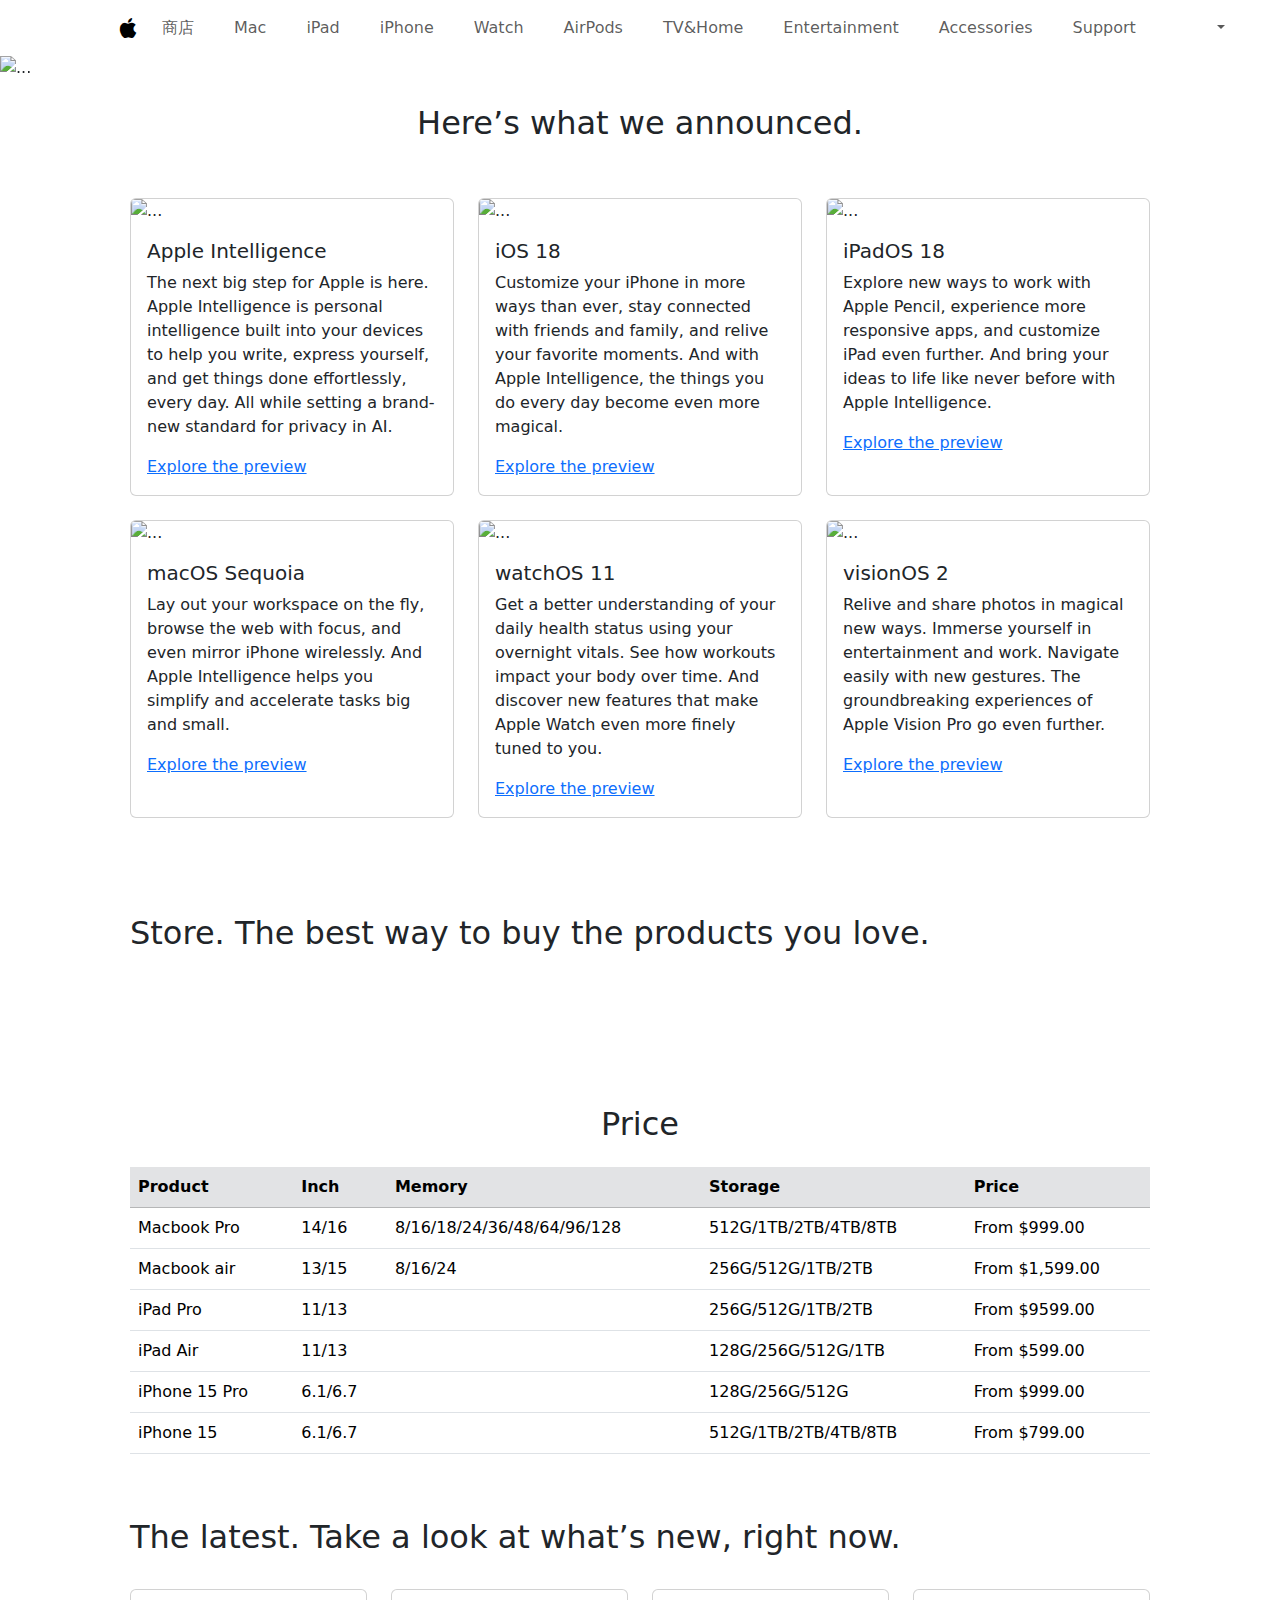
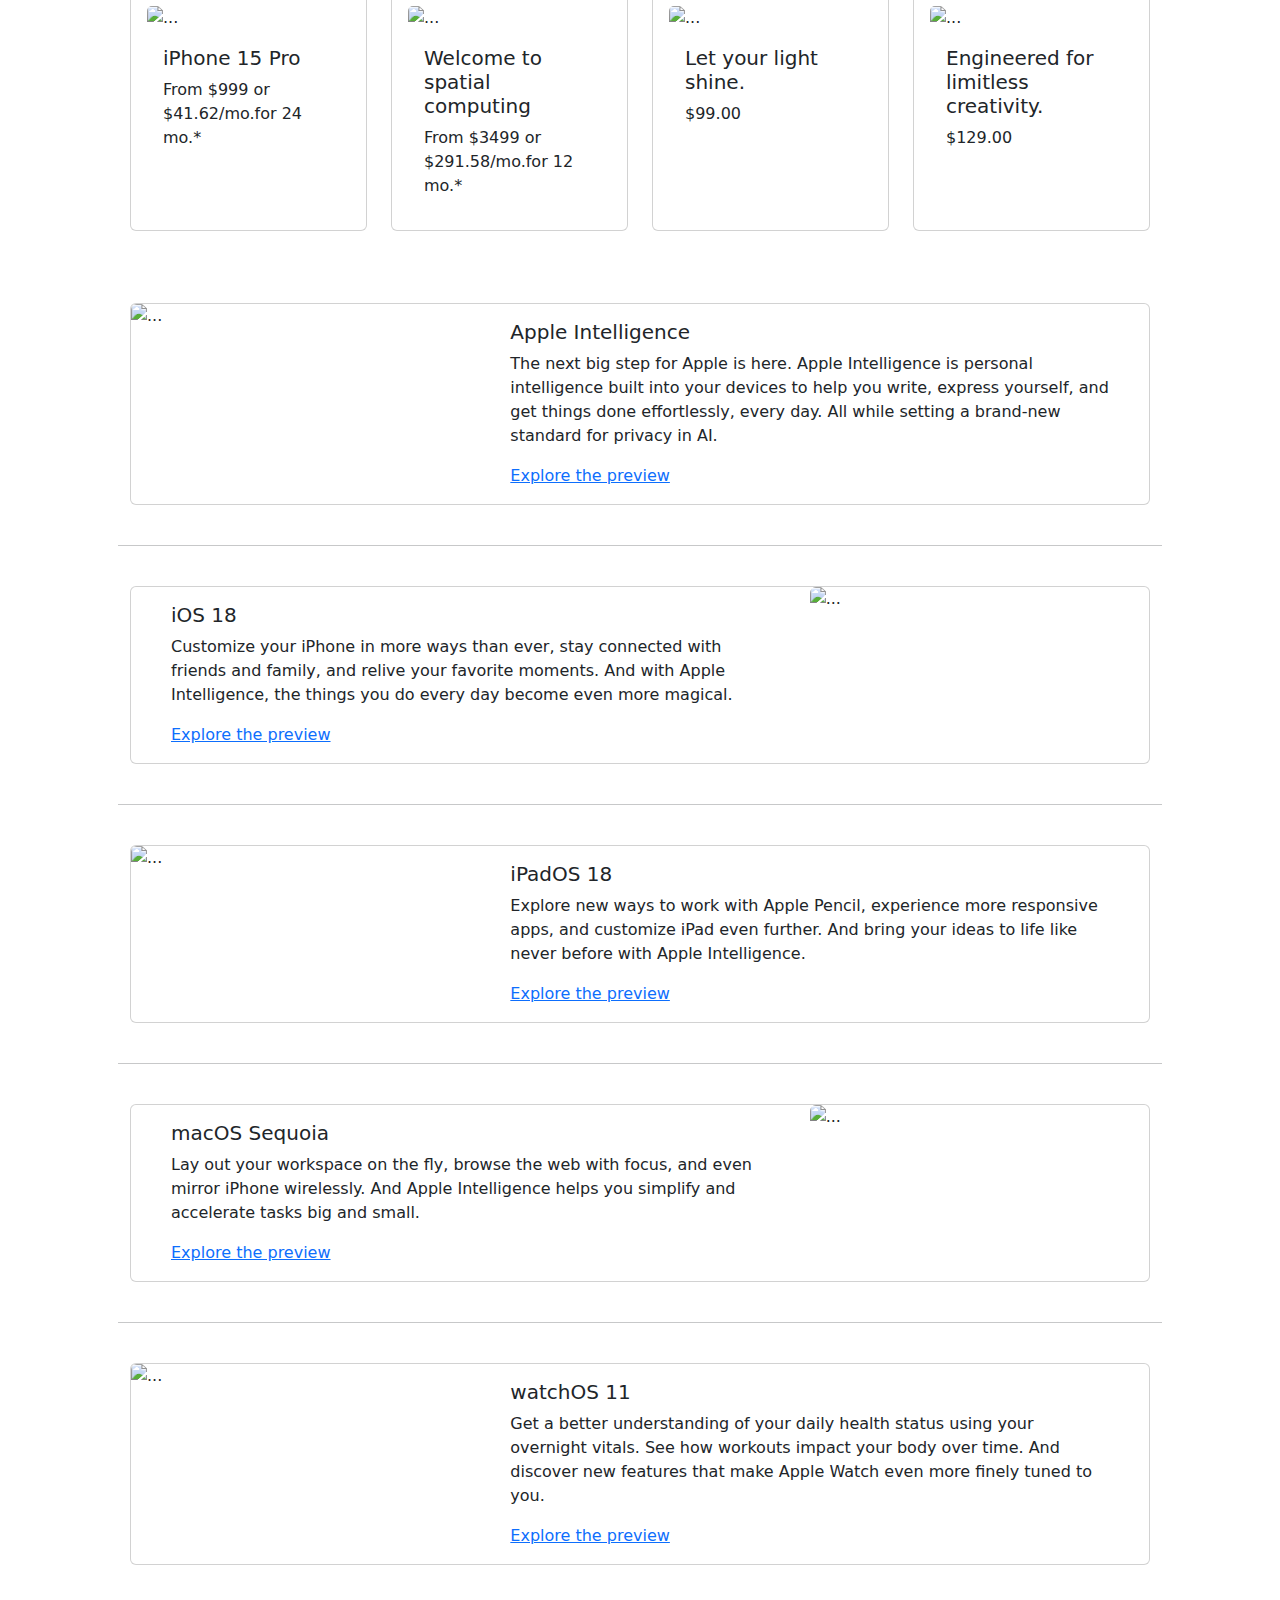
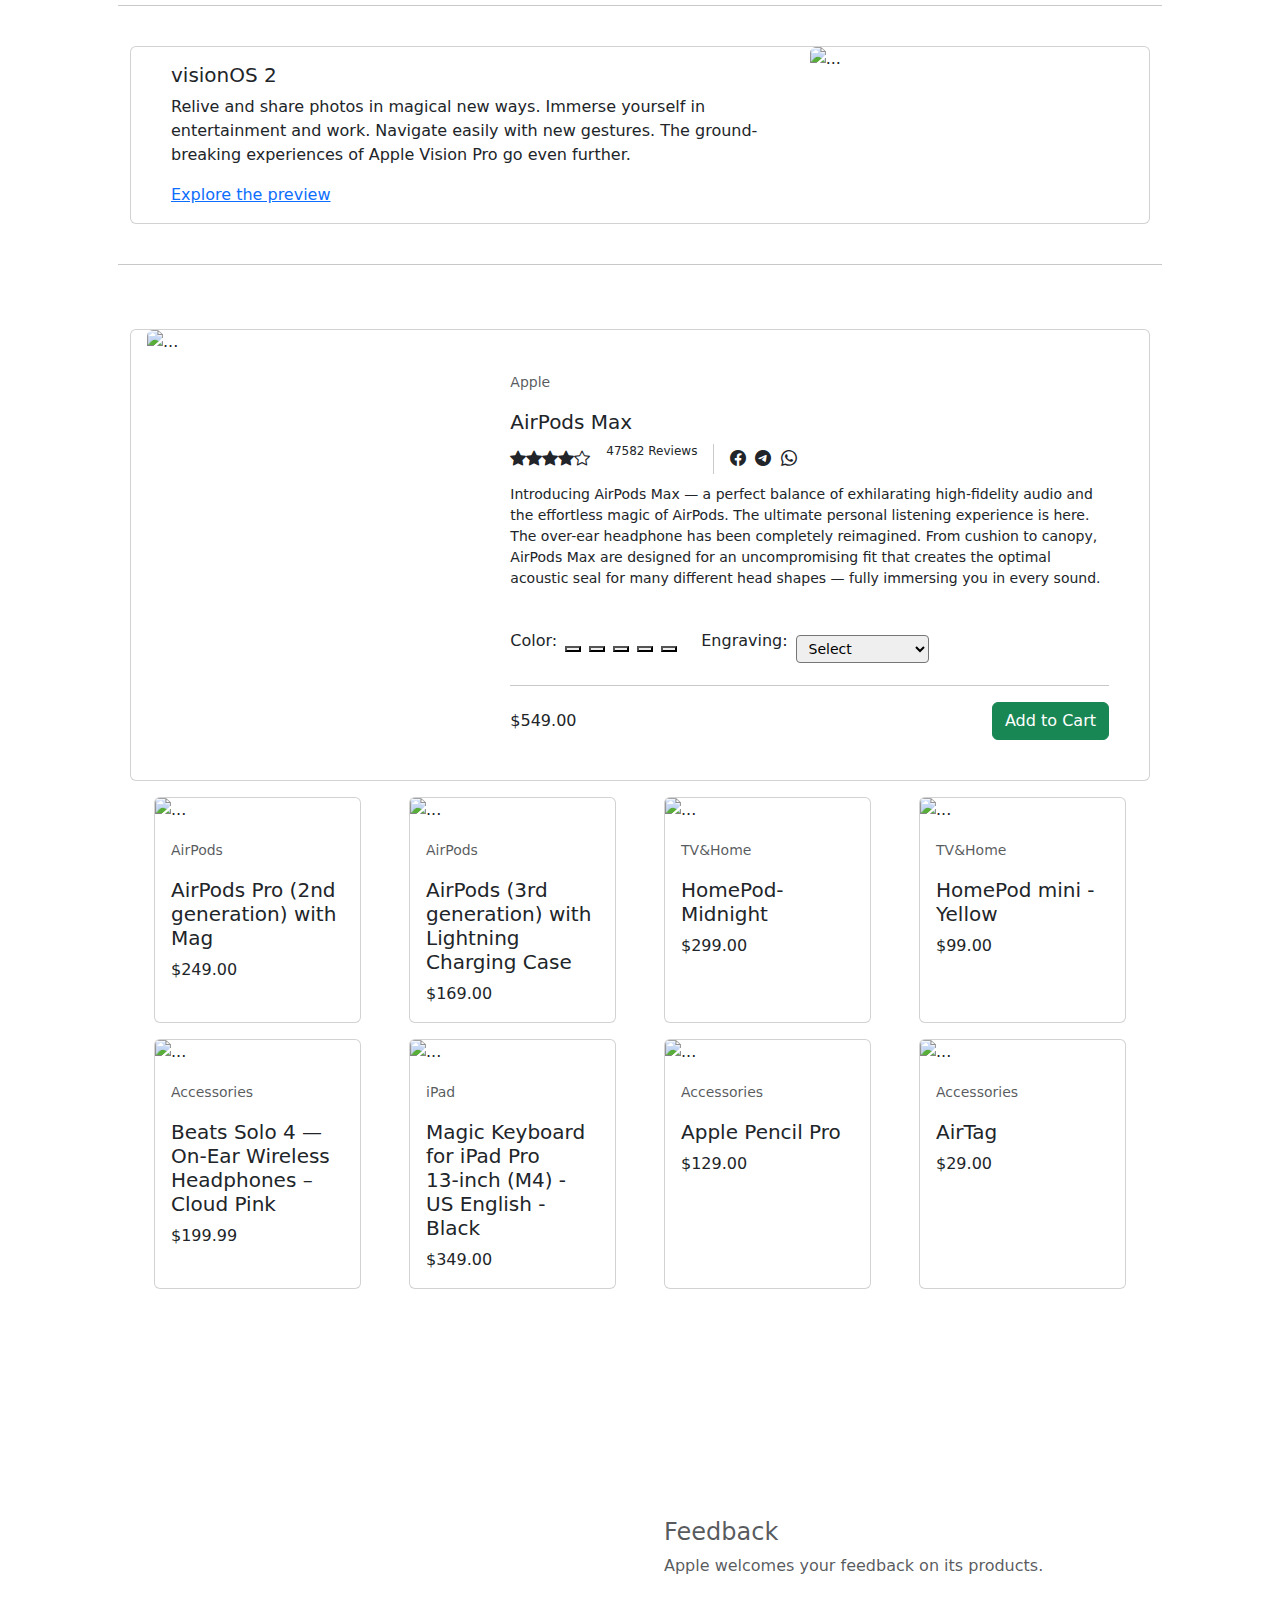
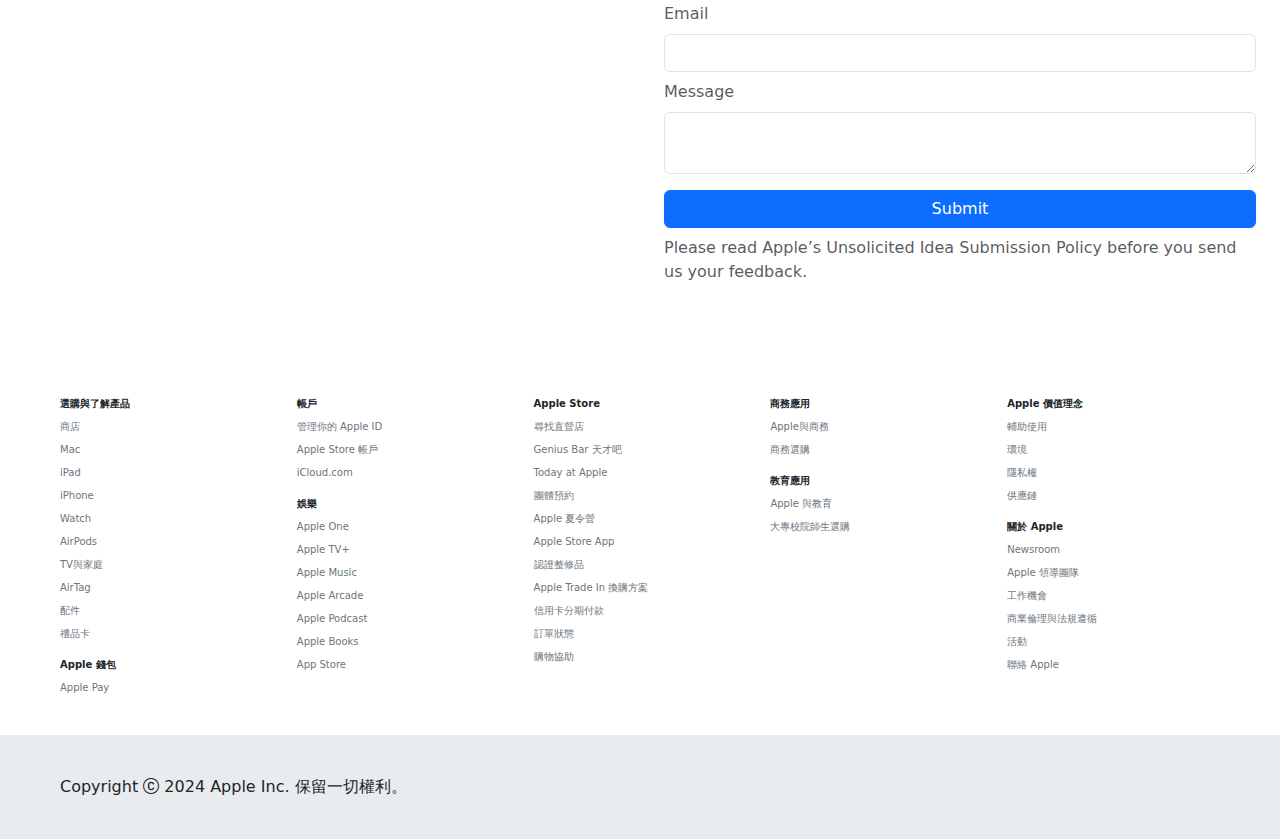
==== index.html @ dfb042df "update" ====
<!doctype html>
<html lang="en">

<head>
  <meta charset="utf-8">
  <meta name="viewport" content="width=device-width, initial-scale=1">
  <title>Shopping Cart Home</title>
  <link rel="preconnect" href="https://fonts.googleapis.com">
  <link rel="preconnect" href="https://fonts.gstatic.com" crossorigin>
  <link
    href="https://fonts.googleapis.com/css2?family=Roboto:ital,wght@0,100;0,300;0,400;0,500;0,700;0,900;1,100;1,300;1,400;1,500;1,700;1,900&display=swap"
    rel="stylesheet">
  <link href="https://cdn.jsdelivr.net/npm/bootstrap@5.3.3/dist/css/bootstrap.min.css" rel="stylesheet"
    integrity="sha384-QWTKZyjpPEjISv5WaRU9OFeRpok6YctnYmDr5pNlyT2bRjXh0JMhjY6hW+ALEwIH" crossorigin="anonymous">
  <link rel="stylesheet" href="https://cdn.jsdelivr.net/npm/bootstrap-icons@1.11.3/font/bootstrap-icons.min.css">
  <link rel="stylesheet" href="./css/購物車.css">
  <link rel="stylesheet" href="./css/購物車首頁.css">
</head>

<body>
  <nav class="navbar navbar-expand-lg bg-white">
    <div class="container px-5 py-0">
      <a class="navbar-brand" href="./index.html">
        <i class="bi bi-apple fs-5"></i>
      </a>
      <button class="navbar-toggler" type="button" data-bs-toggle="collapse" data-bs-target="#navbarNav">
        <span class="navbar-toggler-icon"></span>
      </button>
      <div class="collapse navbar-collapse" id="navbarNav">
        <ul class="navbar-nav ms-auto mx-auto d-flex align-items-center  justify-content-start ">
          <li class="nav-item me-lg-4 me-xxl-5 flex-shrink-0">
            <a class="nav-link" href="#">商店</a>
          </li>
          <li class="nav-item me-lg-4 me-xxl-5">
            <a class="nav-link" href="#">Mac</a>
          </li>
          <li class="nav-item me-lg-4 me-xxl-5">
            <a class="nav-link" href="#">iPad</a>
          </li>
          <li class="nav-item me-lg-4 me-xxl-5">
            <a class="nav-link" href="#">iPhone</a>
          </li>
          <li class="nav-item me-lg-4 me-xxl-5">
            <a class="nav-link" href="#">Watch</a>
          </li>
          <li class="nav-item me-lg-4 me-xxl-5">
            <a class="nav-link" href="#">AirPods</a>
          </li>
          <li class="nav-item me-lg-4 me-xxl-5">
            <a class="nav-link" href="#">TV&Home</a>
          </li>
          <li class="nav-item me-lg-4 me-xxl-5">
            <a class="nav-link" href="#">Entertainment</a>
          </li>
          <li class="nav-item me-lg-4 me-xxl-5">
            <a class="nav-link" href="#">Accessories</a>
          </li>
          <li class="nav-item me-lg-4 me-xxl-5">
            <a class="nav-link" href="#">Support</a>
          </li>
          <div class="d-flex">
            <li class="nav-item me-3">
              <a class="nav-link" href="./確認購物車.html"><img class="pic" src="./image/svgexport-2.svg" alt=""></a>
            </li>
            <li class="nav-item dropdown position-relative">
              <a class="nav-link dropdown-toggle" href="#" role="button" data-bs-toggle="dropdown">
                <img class="pic" src="./image/svgexport-3.svg" alt="">
              </a>
              <ul class="dropdown-menu position-absolute" id="my-menu">
                <li><a class="dropdown-item" href="./登入頁面.html">Login</a></li>
              </ul>
            </li>
          </div>
        </ul>
      </div>
    </div>
  </nav>
  <header>
    <div id="carouselExampleAutoplaying" class="carousel slide" data-bs-ride="carousel">
      <div class="carousel-inner">
        <div class="carousel-item active pic w-100">
          <img src="./image/carousel/iphone-15-pro-page.jpeg" class="d-block w-100" alt="...">
        </div>
        <div class="carousel-item pic w-100">
          <img src="./image/carousel/ipad-pro-page.jpeg" class="d-block w-100" alt="...">
        </div>
        <div class="carousel-item pic w-100">
          <img src="./image/carousel/ipad-air-page.jpeg" class="d-block w-100" alt="...">
        </div>
      </div>
      <button class="carousel-control-prev" type="button" data-bs-target="#carouselExampleAutoplaying"
        data-bs-slide="prev">
        <span class="carousel-control-prev-icon" aria-hidden="true"></span>
        <span class="visually-hidden">Previous</span>
      </button>
      <button class="carousel-control-next" type="button" data-bs-target="#carouselExampleAutoplaying"
        data-bs-slide="next">
        <span class="carousel-control-next-icon" aria-hidden="true"></span>
        <span class="visually-hidden">Next</span>
      </button>
    </div>
  </header>
  <main>
    <div class="container">
      <div class="px-lg-5 py-4">
        <h2 class="text-center">Here’s what we announced.</h2>
        <div class="row row-cols-1 row-cols-md-3 g-4 py-5">
          <div class="col">
            <div class="card h-100">
              <img src="./image/six-card/apple-intelligence.jpeg" class="card-img-top " alt="...">
              <div class="card-body">
                <h5 class="card-title">Apple Intelligence</h5>
                <p class="card-text">The next big step for Apple is here. Apple Intelligence is personal intelligence
                  built into your devices to help you write, express yourself, and get things done effortlessly, every
                  day. All while setting a brand-new standard for privacy in AI.
                </p>
                <div class="mt-3">
                  <a href="#" class=""><span>Explore the preview</span></a>
                </div>
              </div>
            </div>
          </div>
          <div class="col">
            <div class="card h-100">
              <img src="./image/six-card/ios-18.jpeg" class="card-img-top" alt="...">
              <div class="card-body">
                <h5 class="card-title">iOS 18</h5>
                <p class="card-text">Customize your iPhone in more ways than ever, stay connected with friends and
                  family, and relive your favorite moments. And with Apple Intelligence, the things you do every day
                  become even more magical.
                </p>
                <div class="mt-3">
                  <a href="#" class=""><span>Explore the preview</span></a>
                </div>
              </div>
            </div>
          </div>
          <div class="col">
            <div class="card h-100">
              <img src="./image/six-card/ipad-os.jpeg" class="card-img-top" alt="...">
              <div class="card-body">
                <h5 class="card-title">iPadOS 18</h5>
                <p class="card-text">Explore new ways to work with Apple Pencil, experience more responsive apps, and
                  customize iPad even further. And bring your ideas to life like never before with Apple Intelligence.
                </p>
                <div class="mt-3">
                  <a href="#" class=""><span>Explore the preview</span></a>
                </div>
              </div>
            </div>
          </div>
          <div class="col">
            <div class="card h-100">
              <img src="./image/six-card/mac-os.jpeg" class="card-img-top" alt="...">
              <div class="card-body">
                <h5 class="card-title">macOS Sequoia</h5>
                <p class="card-text">Lay out your workspace on the fly, browse the web with focus, and even mirror
                  iPhone wirelessly. And Apple Intelligence helps you simplify and accelerate tasks big and small.
                </p>
                <div class="mt-3">
                  <a href="#" class=""><span>Explore the preview</span></a>
                </div>
              </div>
            </div>
          </div>
          <div class="col">
            <div class="card h-100">
              <img src="./image/six-card/watch-os.jpeg" class="card-img-top" alt="...">
              <div class="card-body">
                <h5 class="card-title">watchOS 11</h5>
                <p class="card-text">Get a better understanding of your daily health status using your overnight vitals.
                  See how workouts impact your body over time. And discover new features that make Apple Watch even more
                  finely tuned to you.
                </p>
                <div class="mt-3">
                  <a href="#" class=""><span>Explore the preview</span></a>
                </div>
              </div>
            </div>
          </div>
          <div class="col">
            <div class="card h-100">
              <img src="./image/six-card/vision-os.jpeg" class="card-img-top" alt="...">
              <div class="card-body">
                <h5 class="card-title">visionOS 2</h5>
                <p class="card-text">Relive and share photos in magical new ways. Immerse yourself in entertainment and
                  work. Navigate easily with new gestures. The ground­breaking experiences of Apple Vision Pro go even
                  further.
                </p>
                <div class="mt-3">
                  <a href="#" class=""><span>Explore the preview</span></a>
                </div>
              </div>
            </div>
          </div>
        </div>
      </div>
      <div class="row puzzle px-lg-5 py-4">
        <h2>Store. The best way to buy the products you love.</h2>
        <div class="col-6 p-3">
          <div class="row">
            <div class="col-6 p-1">
              <img src="./image/puzzle/iphone15.jpeg" alt="">
            </div>
            <div class="col-6 p-1">
              <img src="./image/puzzle/mba13.jpeg" alt="">
            </div>
          </div>
          <div class="row">
            <div class="col-12 p-1">
              <img src="./image/puzzle/watch.jpeg" alt="">
            </div>
          </div>
        </div>
        <div class="col-6 p-3">
          <div class="row">
            <div class="col-12 p-1">
              <img src="./image/puzzle/airpodspro.jpeg" alt="">
            </div>
          </div>
          <div class="row">
            <div class="col-6 p-1">
              <img src="./image/puzzle/homepod_mini.jpeg" alt="">
            </div>
            <div class="col-6 p-1">
              <img src="./image/puzzle/tradein.jpeg" alt="">
            </div>
          </div>
        </div>
      </div>
      <div class="price-table d-flex flex-column align-items-center px-lg-5 py-4">
        <h2 class="text-center">Price</h2>
        <table class="table mt-3">
          <thead class="table-secondary">
            <tr>
              <th scope="col">Product</th>
              <th scope="col">Inch</th>
              <th scope="col">Memory</th>
              <th scope="col">Storage</th>
              <th scope="col">Price</th>
            </tr>
          </thead>
          <tbody>
            <tr>
              <td>Macbook Pro</td>
              <td>14/16</td>
              <td>8/16/18/24/36/48/64/96/128</td>
              <td>512G/1TB/2TB/4TB/8TB</td>
              <td>From $999.00</td>
            </tr>
            <tr>
              <td>Macbook air</td>
              <td>13/15</td>
              <td>8/16/24</td>
              <td>256G/512G/1TB/2TB</td>
              <td>From $1,599.00</td>
            </tr>
            <tr>
              <td>iPad Pro</td>
              <td>11/13</td>
              <td></td>
              <td>256G/512G/1TB/2TB</td>
              <td>From $9599.00</td>
            </tr>
            <tr>
              <td>iPad Air</td>
              <td>11/13</td>
              <td></td>
              <td>128G/256G/512G/1TB</td>
              <td>From $599.00</td>
            </tr>
            <tr>
              <td>iPhone 15 Pro</td>
              <td>6.1/6.7</td>
              <td></td>
              <td>128G/256G/512G</td>
              <td>From $999.00</td>
            </tr>
            <tr>
              <td>iPhone 15</td>
              <td>6.1/6.7</td>
              <td></td>
              <td>512G/1TB/2TB/4TB/8TB</td>
              <td>From $799.00</td>
            </tr>
          </tbody>
        </table>
      </div>
      <div class="four-card px-lg-5 py-4">
        <h2>The latest. Take a look at what’s new, right now.</h2>
        <div class="row row-cols-1 row-cols-md-4 g-4 py-4">
          <div class="col">
            <div class="card h-100 p-3">
              <img src="./image/fourcard/iphone-15-pro.jpeg" class="card-img-top" alt="...">
              <div class="card-body">
                <h5 class="card-title">iPhone 15 Pro</h5>
                <p class="card-text">From $999 or $41.62/mo.for 24 mo.*</p>
              </div>
            </div>
          </div>
          <div class="col">
            <div class="card h-100 p-3">
              <img src="./image/fourcard/vision-pro.jpeg" class="card-img-top" alt="...">
              <div class="card-body">
                <h5 class="card-title">Welcome to spatial computing</h5>
                <p class="card-text">From $3499 or $291.58/mo.for 12 mo.*</p>
              </div>
            </div>
          </div>
          <div class="col">
            <div class="card h-100 p-3">
              <img src="./image/fourcard/pride-watch.jpeg" class="card-img-top" alt="...">
              <div class="card-body">
                <h5 class="card-title">Let your light shine.</h5>
                <p class="card-text">$99.00</p>
              </div>
            </div>
          </div>
          <div class="col">
            <div class="card h-100 p-3">
              <img src="./image/fourcard/apple-pencil.png" class="card-img-top" alt="...">
              <div class="card-body">
                <h5 class="card-title">Engineered for limitless creativity.</h5>
                <p class="card-text">$129.00</p>
              </div>
            </div>
          </div>
        </div>
      </div>
      <div class="six-card px-lg-5 py-4">
        <div class="row row-cols-1 g-4">
          <div class="col">
            <div class="card mb-3">
              <div class="row g-0">
                <div class="col-md-4">
                  <img src="./image/six-card/apple-intelligence.jpeg" class="img-fluid rounded-start" alt="...">
                </div>
                <div class="col-md-8 px-4">
                  <div class="card-body">
                    <h5 class="card-title">Apple Intelligence</h5>
                    <p class="card-text">The next big step for Apple is here. Apple Intelligence is personal
                      intelligence
                      built into your devices to help you write, express yourself, and get things done effortlessly,
                      every
                      day. All while setting a brand-new standard for privacy in AI.
                    </p>
                    <div class="mt-3">
                      <a href="#" class=""><span>Explore the preview</span></a>
                    </div>
                  </div>
                </div>
              </div>
            </div>
          </div>
          <hr>
          <div class="col">
            <div class="card mb-3">
              <div class="row g-0">
                <div class="col-md-8 px-4">
                  <div class="card-body">
                    <h5 class="card-title">iOS 18</h5>
                    <p class="card-text">Customize your iPhone in more ways than ever, stay connected with friends and
                      family, and relive your favorite moments. And with Apple Intelligence, the things you do every day
                      become even more magical.
                    </p>
                    <div class="mt-3">
                      <a href="#" class=""><span>Explore the preview</span></a>
                    </div>
                  </div>
                </div>
                <div class="col-md-4">
                  <img src="./image/six-card/ios-18.jpeg" class="img-fluid rounded-start" alt="...">
                </div>
              </div>
            </div>
          </div>
          <hr>
          <div class="col">
            <div class="card mb-3">
              <div class="row g-0">
                <div class="col-md-4">
                  <img src="./image/six-card/ipad-os.jpeg" class="img-fluid rounded-start" alt="...">
                </div>
                <div class="col-md-8 px-4">
                  <div class="card-body">
                    <h5 class="card-title">iPadOS 18</h5>
                    <p class="card-text">Explore new ways to work with Apple Pencil, experience more responsive apps,
                      and
                      customize iPad even further. And bring your ideas to life like never before with Apple
                      Intelligence.</p>
                    <div class="mt-3">
                      <a href="#" class=""><span>Explore the preview</span></a>
                    </div>
                  </div>
                </div>
              </div>
            </div>
          </div>
          <hr>
          <div class="col">
            <div class="card mb-3">
              <div class="row g-0">
                <div class="col-md-8 px-4">
                  <div class="card-body">
                    <h5 class="card-title">macOS Sequoia</h5>
                    <p class="card-text">Lay out your workspace on the fly, browse the web with focus, and even mirror
                      iPhone wirelessly. And Apple Intelligence helps you simplify and accelerate tasks big and small.
                    </p>
                    <div class="mt-3">
                      <a href="#" class=""><span>Explore the preview</span></a>
                    </div>
                  </div>
                </div>
                <div class="col-md-4">
                  <img src="./image/six-card/mac-os.jpeg" class="img-fluid rounded-start" alt="...">
                </div>
              </div>
            </div>
          </div>
          <hr>
          <div class="col">
            <div class="card mb-3">
              <div class="row g-0">
                <div class="col-md-4">
                  <img src="./image/six-card/watch-os.jpeg" class="img-fluid rounded-start" alt="...">
                </div>
                <div class="col-md-8 px-4">
                  <div class="card-body">
                    <h5 class="card-title">watchOS 11</h5>
                    <p class="card-text">Get a better understanding of your daily health status using your overnight
                      vitals.
                      See how workouts impact your body over time. And discover new features that make Apple Watch even
                      more
                      finely tuned to you.</p>
                    <div class="mt-3">
                      <a href="#" class=""><span>Explore the preview</span></a>
                    </div>
                  </div>
                </div>
              </div>
            </div>
          </div>
          <hr>
          <div class="col">
            <div class="card mb-3">
              <div class="row g-0">
                <div class="col-md-8 px-4">
                  <div class="card-body">
                    <h5 class="card-title">visionOS 2</h5>
                    <p class="card-text">Relive and share photos in magical new ways. Immerse yourself in entertainment
                      and
                      work. Navigate easily with new gestures. The ground­breaking experiences of Apple Vision Pro go
                      even
                      further.
                    </p>
                    <div class="mt-3">
                      <a href="#" class=""><span>Explore the preview</span></a>
                    </div>
                  </div>
                </div>
                <div class="col-md-4">
                  <img src="./image/six-card/vision-os.jpeg" class="img-fluid rounded-start" alt="...">
                </div>
              </div>
            </div>
          </div>
          <hr>
        </div>
      </div>
      <div class="product-list w-100 px-lg-5 py-4">
        <div class="card mb-3">
          <div class="row g-0 p-0 m-0">
            <div class="col-md-4 p-0 m-0">
              <img src="./image/product-list/airpods-max-spacegray.png"
                class="img-fluid w-100 ms-md-3 my-auto rounded-start airpod-max" alt="...">
            </div>
            <div class="col-md-8 px-0 px-sm-4 py-md-4">
              <div class="card-body">
                <p class="card-text"><small class=" text-body-secondary">Apple</small></p>
                <h5 class="card-title">AirPods Max</h5>
                <div class="card-text mb-2 d-flex align-items-center">
                  <i class="bi bi-star-fill"></i>
                  <i class="bi bi-star-fill"></i>
                  <i class="bi bi-star-fill"></i>
                  <i class="bi bi-star-fill"></i>
                  <i class="bi bi-star"></i>
                  <p class="ms-3" style="font-size:12px;"> 47582 Reviews</p>
                  <div class="vl mx-3" style="border-left: 1px solid rgb(203, 202, 202); ;height: 30px;"></div>
                  <div>
                    <i class="bi bi-facebook me-1"></i>
                    <i class="bi bi-telegram me-1"></i>
                    <i class="bi bi-whatsapp me-1"></i>
                  </div>
                </div>
                <p class="card-text" style="font-size:14px;">Introducing AirPods Max — a perfect balance of exhilarating
                  high-fidelity audio and the effortless magic of AirPods. The ultimate personal listening experience is
                  here.
                  The over-ear headphone has been completely reimagined. From cushion to canopy, AirPods Max are
                  designed for an uncompromising fit that creates the optimal acoustic seal for many different head
                  shapes — fully immersing you in every sound.
                </p>
                <div class="card-text d-flex pt-4 justify-content-start align-items-center flex-wrap row-gap-2">
                  <p class="me-2">Color:</p>
                  <button class="space-gray me-2 flex-shrink-0"></button>
                  <button class="pink me-2 flex-shrink-0"></button>
                  <button class="green me-2 flex-shrink-0"></button>
                  <button class="silver me-2 flex-shrink-0"></button>
                  <button class="sky-blue me-4 flex-shrink-0"></button>
                  <div class="d-flex justify-content-start align-items-center">
                    <p class="me-2">Engraving:</p>
                    <select class="form-select-sm w-100" aria-label="Default select example">
                      <option selected>Select</option>
                      <option value="Add Engraving">Add Engraving</option>
                      <option value="No Engraving">No Engraving</option>
                    </select>
                  </div>
                </div>
                <hr>
                <div class="row d-flex align-items-center">
                  <div class="col-6">$549.00</div>
                  <div class="col-6 d-flex  justify-content-end">
                    <button type="button" class="btn btn-success">Add to Cart</button>
                  </div>
                </div>
              </div>
            </div>
          </div>
        </div>
        <div class="eight-card row row-cols-1 row-cols-md-4 w-100 mx-auto  gx-5 gy-3">
          <div class="col">
            <div class="card h-100">
              <img src="./image/product-list/AidpodsPro.jpeg" class="card-img-top" alt="...">
              <div class="card-body">
                <p class="card-text"><small class=" text-body-secondary">AirPods</small></p>
                <h5 class="card-title">AirPods Pro (2nd generation) with Mag</h5>
                <p class="card-text">$249.00</p>
              </div>
            </div>
          </div>
          <div class="col">
            <div class="card h-100">
              <img src="./image/product-list/AirPods3.jpeg" class="card-img-top" alt="...">
              <div class="card-body">
                <p class="card-text"><small class=" text-body-secondary">AirPods</small></p>
                <h5 class="card-title">AirPods (3rd generation) with Lightning Charging Case</h5>
                <p class="card-text">$169.00</p>
              </div>
            </div>
          </div>
          <div class="col">
            <div class="card h-100">
              <img src="./image/product-list/homepod.jpeg" class="card-img-top" alt="...">
              <div class="card-body">
                <p class="card-text"><small class=" text-body-secondary">TV&Home</small></p>
                <h5 class="card-title">HomePod-Midnight</h5>
                <p class="card-text">$299.00</p>
              </div>
            </div>
          </div>
          <div class="col">
            <div class="card h-100">
              <img src="./image/product-list/homepod-mini.jpeg" class="card-img-top" alt="...">
              <div class="card-body">
                <p class="card-text"><small class=" text-body-secondary">TV&Home</small></p>
                <h5 class="card-title">HomePod mini -Yellow</h5>
                <p class="card-text">$99.00</p>
              </div>
            </div>
          </div>
          <div class="col">
            <div class="card h-100">
              <img src="./image/product-list/beast-solo4.jpeg" class="card-img-top" alt="...">
              <div class="card-body">
                <p class="card-text"><small class=" text-body-secondary">Accessories</small></p>
                <h5 class="card-title">Beats Solo 4 — On-Ear Wireless Headphones – Cloud Pink</h5>
                <p class="card-text">$199.99</p>
              </div>
            </div>
          </div>
          <div class="col">
            <div class="card h-100">
              <img src="./image/product-list/magickeyboard.jpeg" class="card-img-top" alt="...">
              <div class="card-body">
                <p class="card-text"><small class=" text-body-secondary">iPad</small></p>
                <h5 class="card-title">Magic Keyboard for iPad Pro 13‑inch (M4) - US English - Black</h5>
                <p class="card-text">$349.00</p>
              </div>
            </div>
          </div>
          <div class="col">
            <div class="card h-100">
              <img src="./image/product-list/applepencil-pro.jpeg" class="card-img-top" alt="...">
              <div class="card-body">
                <p class="card-text"><small class=" text-body-secondary">Accessories</small></p>
                <h5 class="card-title">Apple Pencil Pro</h5>
                <p class="card-text">$129.00</p>
              </div>
            </div>
          </div>
          <div class="col">
            <div class="card h-100">
              <img src="./image/product-list/airtag.jpeg" class="card-img-top" alt="...">
              <div class="card-body">
                <p class="card-text"><small class=" text-body-secondary">Accessories</small></p>
                <h5 class="card-title">AirTag</h5>
                <p class="card-text">$29.00</p>
              </div>
            </div>
          </div>
        </div>
      </div>
    </div>
    <div class="container-full">
      <iframe
        src="https://www.google.com/maps/embed?pb=!1m18!1m12!1m3!1d3368.644652631826!2d-122.01048124450486!3d37.333031901537304!2m3!1f0!2f0!3f0!3m2!1i1024!2i768!4f13.1!3m3!1m2!1s0x808fb5c5d7e7a3d1%3A0x1741de234d732f80!2sApple%20Apple%20Park%20Visitor%20Center!5e0!3m2!1szh-TW!2stw!4v1718203366473!5m2!1szh-TW!2stw"
        width="100%" height="100%" style="border:0;" allowfullscreen="" loading="lazy"
        referrerpolicy="no-referrer-when-downgrade">
      </iframe>
      <div class="row w-100 m-0 p-0">
        <div class="col-0 col-lg-6 m-0 p-0"></div>
        <div class="col-12 col-lg-6 m-0 p-0">
          <div class="feedback bg-white px-4 py-5  mx-auto ms-lg-auto">
            <h4 class="text-body-secondary">Feedback</h4>
            <p class="text-body-secondary">Apple
              welcomes your feedback on its products.</p>
            <form class="row g-3 py-2 m-0 text-body-secondary">
              <div class="col-12 m-0 mb-2 p-0">
                <label for="inputEmail4" class="form-label">Email</label>
                <input type="email" class="form-control" id="inputEmail4">
              </div>
              <div class="col-12 m-0 mb-2 p-0">
                <label for="exampleFormControlTextarea1" class="form-label">Message</label>
                <textarea class="form-control" id="exampleFormControlTextarea1" rows="2"></textarea>
              </div>
            </form>
            <button type="button" class="btn btn-primary  w-100 mb-2">Submit</button>
            <p class="text-body-secondary">Please read Apple’s Unsolicited Idea Submission Policy before you send us
              your
              feedback.</p>
          </div>
        </div>

      </div>
    </div>
  </main>
  <footer class="container-fluid bg-body-secondary p-0">
    <div class="container-fluid bg-white">
      <div class="row bg-white d-flex px-5">
        <div class="col-12 col-sm-6 col-md-4 col-lg mt-5 mb-lg-4">
          <div class="row">
            <div class="col-12">
              <p class="fw-bold mb-2" style="font-size:10px;">選購與了解產品</p>
              <ul class="list-unstyled text-secondary" style="font-size:10px;">
                <li class="mb-2">商店</li>
                <li class="mb-2">Mac</li>
                <li class="mb-2">iPad</li>
                <li class="mb-2">iPhone</li>
                <li class="mb-2">Watch</li>
                <li class="mb-2">AirPods</li>
                <li class="mb-2">TV與家庭</li>
                <li class="mb-2">AirTag</li>
                <li class="mb-2">配件</li>
                <li class="mb-2">禮品卡</li>
              </ul>
            </div>
            <div class="col-12">
              <p class="fw-bold mb-2" style="font-size:10px;">Apple 錢包</p>
              <ul class="list-unstyled text-secondary" style="font-size:10px;">
                <li class="mb-2">Apple Pay</li>
              </ul>
            </div>
          </div>
        </div>
        <div class="col-12 col-sm-6 col-md-4 col-lg mt-5 mb-lg-4">
          <div class="row">
            <div class="col-12">
              <p class="fw-bold mb-2" style="font-size:10px;">帳戶</p>
              <ul class="list-unstyled text-secondary" style="font-size:10px;">
                <li class="mb-2">管理你的 Apple ID</li>
                <li class="mb-2">Apple Store 帳戶</li>
                <li class="mb-2">iCloud.com</li>
              </ul>
            </div>
            <div class="col-12">
              <p class="fw-bold mb-2" style="font-size:10px;">娛樂</p>
              <ul class="list-unstyled text-secondary" style="font-size:10px;">
                <li class="mb-2">Apple One</li>
                <li class="mb-2">Apple TV+</li>
                <li class="mb-2">Apple Music</li>
                <li class="mb-2">Apple Arcade</li>
                <li class="mb-2">Apple Podcast</li>
                <li class="mb-2">Apple Books</li>
                <li class="mb-2">App Store</li>
              </ul>
            </div>
          </div>
        </div>
        <div class="col-12 col-sm-6 col-md-4 col-lg mt-5 mb-lg-4">
          <div class="row">
            <div class="col-12">
              <p class="fw-bold mb-2" style="font-size:10px;">Apple Store</p>
              <ul class="list-unstyled text-secondary" style="font-size:10px;">
                <li class="mb-2">尋找直營店</li>
                <li class="mb-2">Genius Bar 天才吧</li>
                <li class="mb-2">Today at Apple</li>
                <li class="mb-2">團體預約</li>
                <li class="mb-2">Apple 夏令營</li>
                <li class="mb-2">Apple Store App</li>
                <li class="mb-2">認證整修品</li>
                <li class="mb-2">Apple Trade In 換購方案</li>
                <li class="mb-2">信用卡分期付款</li>
                <li class="mb-2">訂單狀態</li>
                <li class="mb-2">購物協助</li>
              </ul>
            </div>
          </div>
        </div>
        <div class="col-12 col-sm-6 col-md-4 col-lg mt-5 mb-lg-4">
          <div class="row">
            <div class="col-12">
              <p class="fw-bold mb-2" style="font-size:10px;">商務應用</p>
              <ul class="list-unstyled text-secondary" style="font-size:10px;">
                <li class="mb-2">Apple與商務</li>
                <li class="mb-2">商務選購</li>
              </ul>
            </div>
            <div class="col-12">
              <p class="fw-bold mb-2" style="font-size:10px;">教育應用</p>
              <ul class="list-unstyled text-secondary" style="font-size:10px;">
                <li class="mb-2">Apple 與教育</li>
                <li class="mb-2">大專校院師生選購</li>
              </ul>
            </div>
          </div>
        </div>
        <div class="col-12 col-sm-6 col-md-4 col-lg mt-5 mb-lg-4">
          <div class="row">
            <div class="col-12">
              <p class="fw-bold mb-2" style="font-size:10px;">Apple 價值理念</p>
              <ul class="list-unstyled text-secondary" style="font-size:10px;">
                <li class="mb-2">輔助使用</li>
                <li class="mb-2">環境</li>
                <li class="mb-2">隱私權</li>
                <li class="mb-2">供應鏈</li>
              </ul>
            </div>
            <div class="col-12">
              <p class="fw-bold mb-2" style="font-size:10px;">關於 Apple</p>
              <ul class="list-unstyled text-secondary" style="font-size:10px;">
                <li class="mb-2">Newsroom</li>
                <li class="mb-2">Apple 領導團隊</li>
                <li class="mb-2">工作機會</li>
                <li class="mb-2">商業倫理與法規遵循</li>
                <li class="mb-2">活動</li>
                <li class="mb-2">聯絡 Apple</li>
              </ul>
            </div>
          </div>

        </div>
      </div>
      <div class="row bg-body-secondary justify-content-between align-items-center px-5 py-4">
        <div class="col-12 col-md-6 fw-light d-flex align-items-center">
          <p class="m-0 py-3">
            Copyright
            <i class="bi bi-c-circle"></i>
            2024 Apple Inc. 保留一切權利。
          </p>
        </div>
        <div class="col-12 col-md-6 d-flex justify-content-start justify-content-md-end">
          <a href="https://www.facebook.com/apple/?locale=zh_TW" target="_blank"><img class="me-2"
              src="./image/svgexport-4.svg" alt=""></a>
          <a href="https://x.com/apple" target="_blank"><img class="me-2" src="./image/svgexport-5.svg" alt=""></a>
          <a href="https://www.instagram.com/apple/" target="_blank"><img class="me-2" src="./image/svgexport-6.svg"
              alt=""></a>
        </div>
      </div>
    </div>
  </footer>
  <script src=" https://cdn.jsdelivr.net/npm/bootstrap@5.3.3/dist/js/bootstrap.bundle.min.js"
    integrity="sha384-YvpcrYf0tY3lHB60NNkmXc5s9fDVZLESaAA55NDzOxhy9GkcIdslK1eN7N6jIeHz" crossorigin="anonymous">
    </script>
  <script src="./js/購物車首頁.js"></script>
</body>

</html>
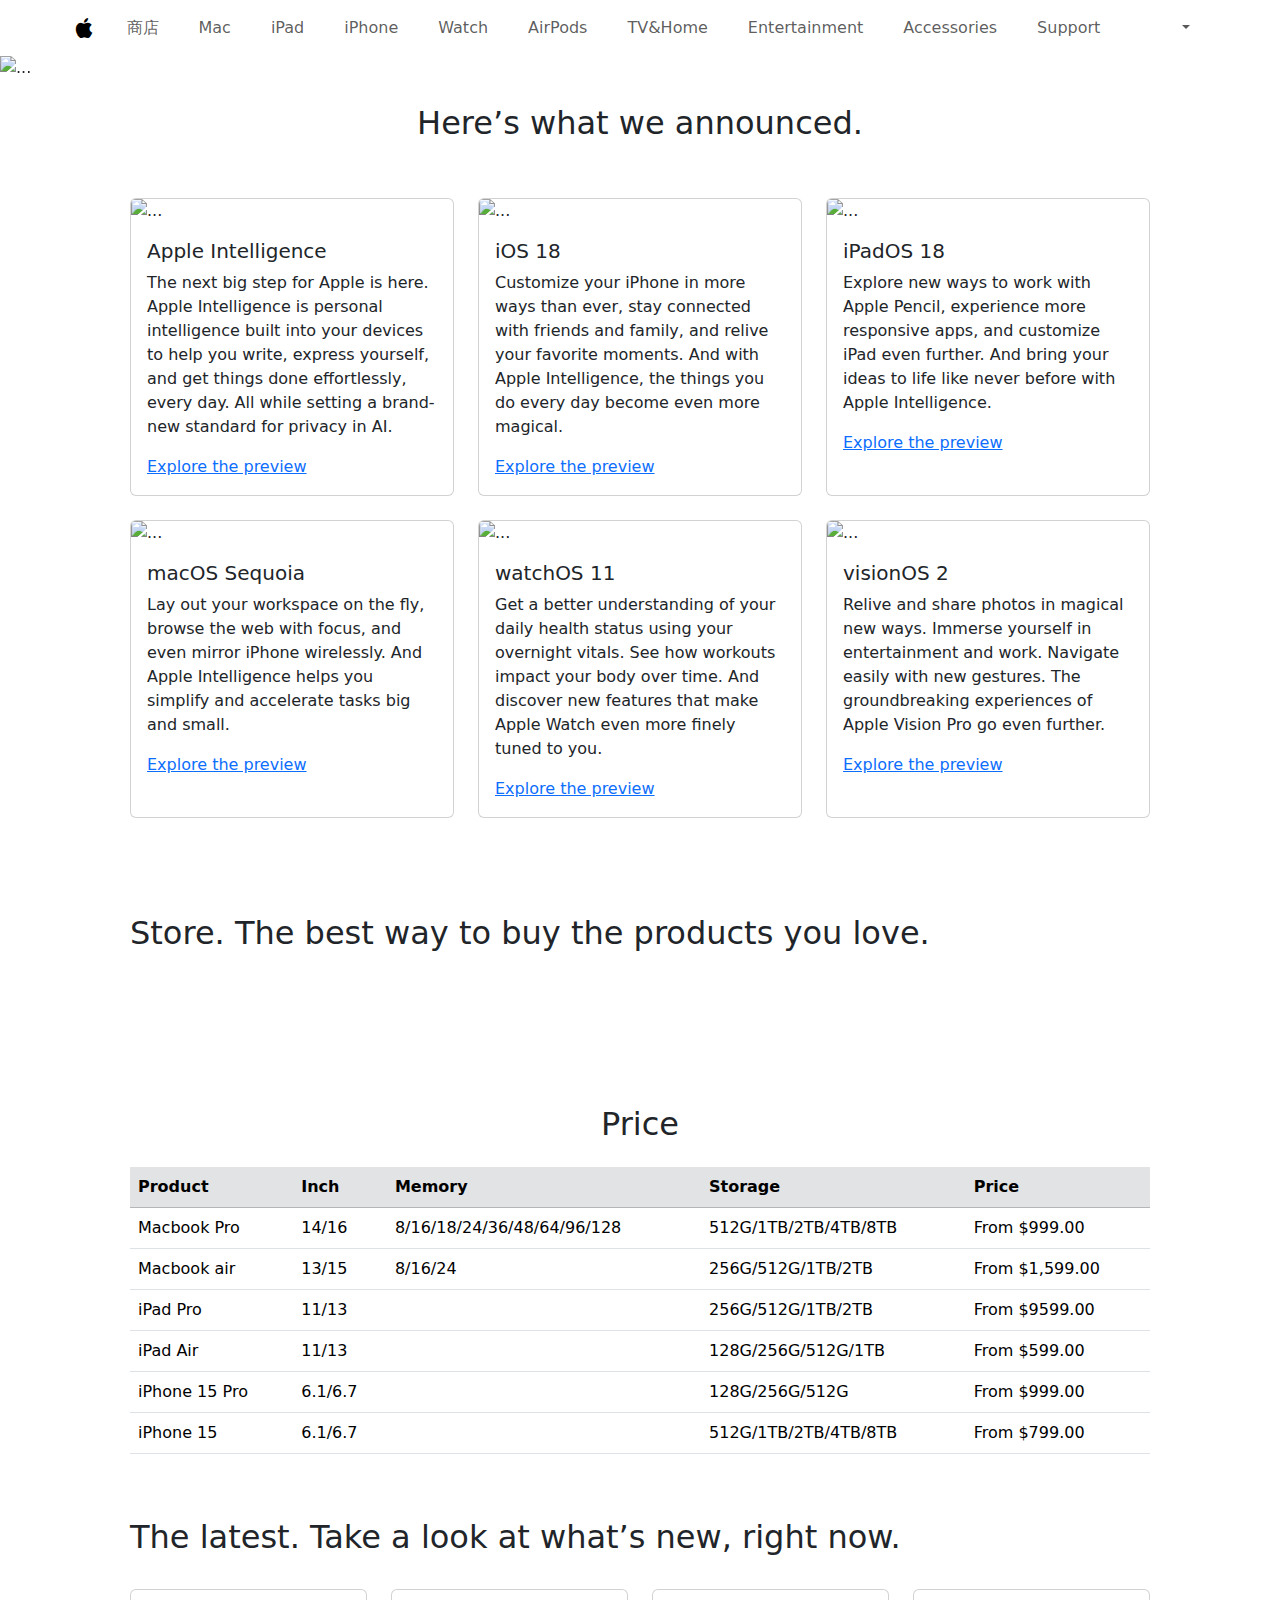
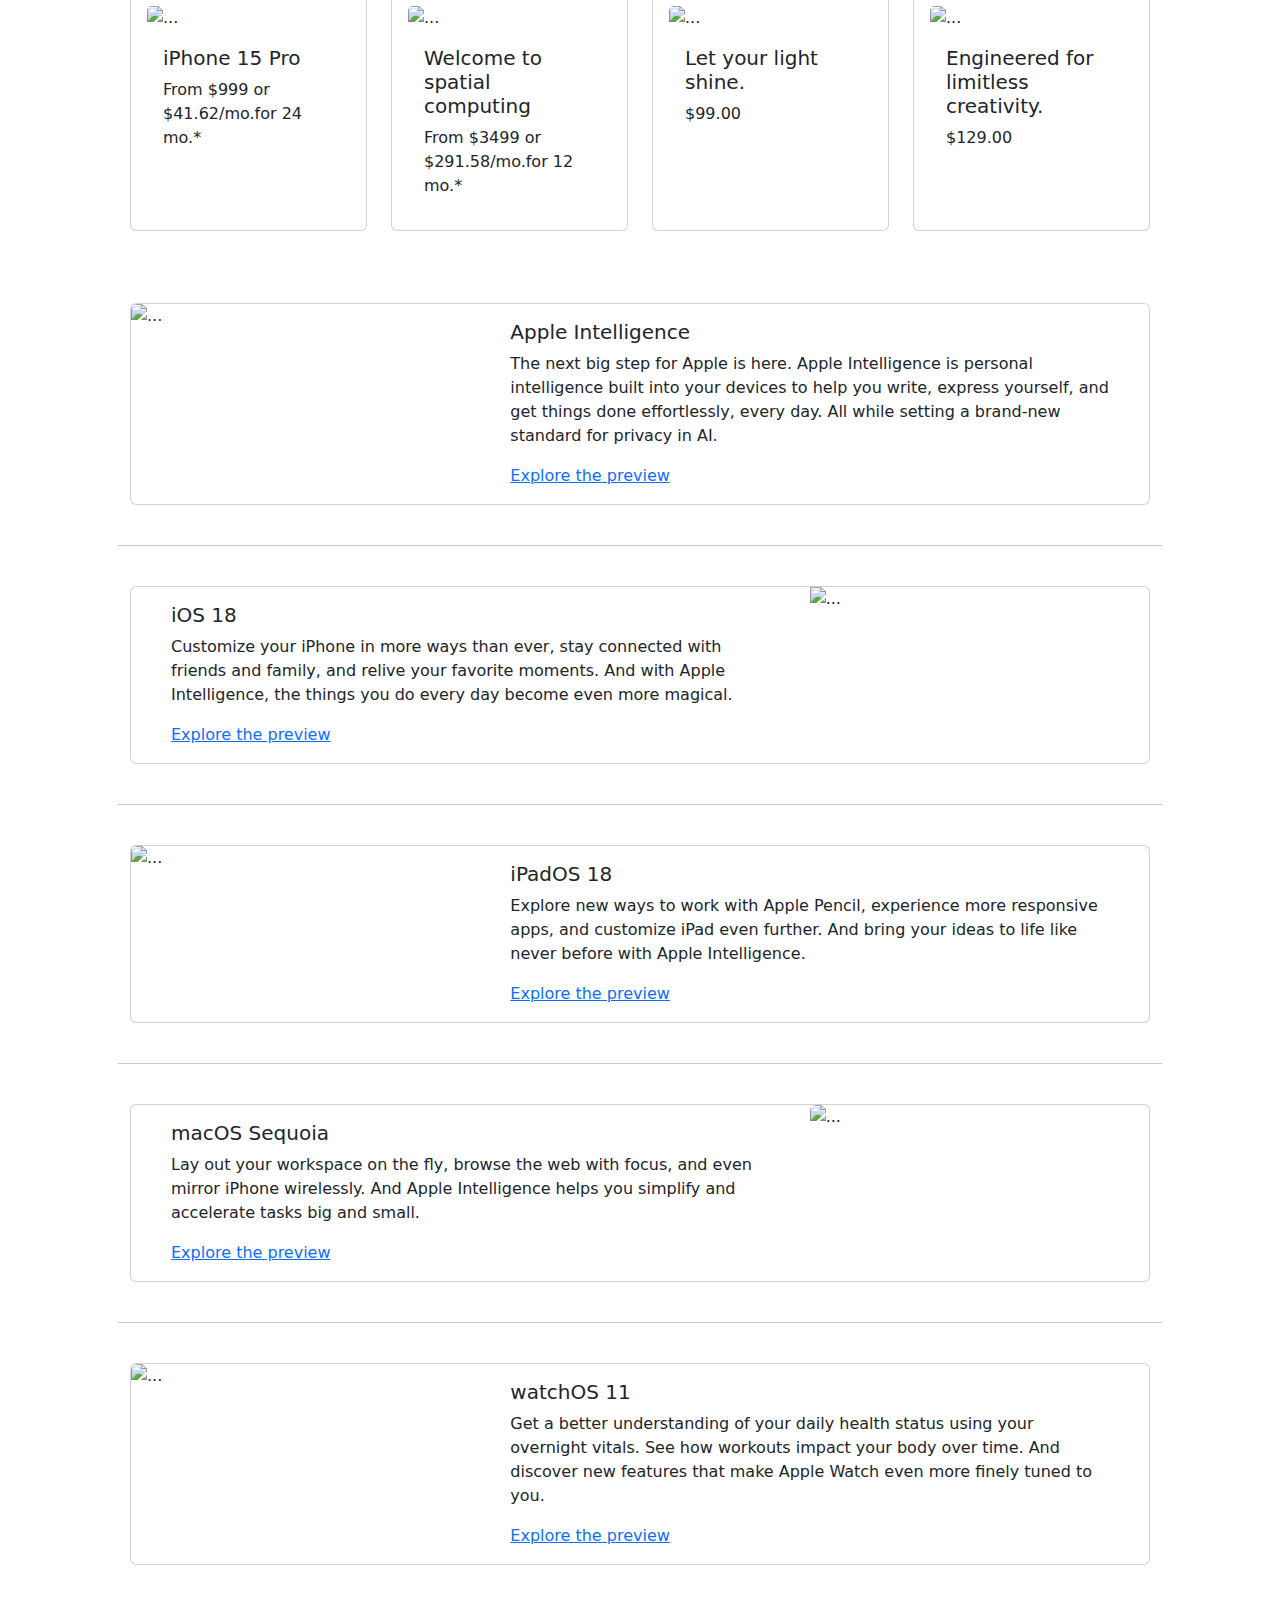
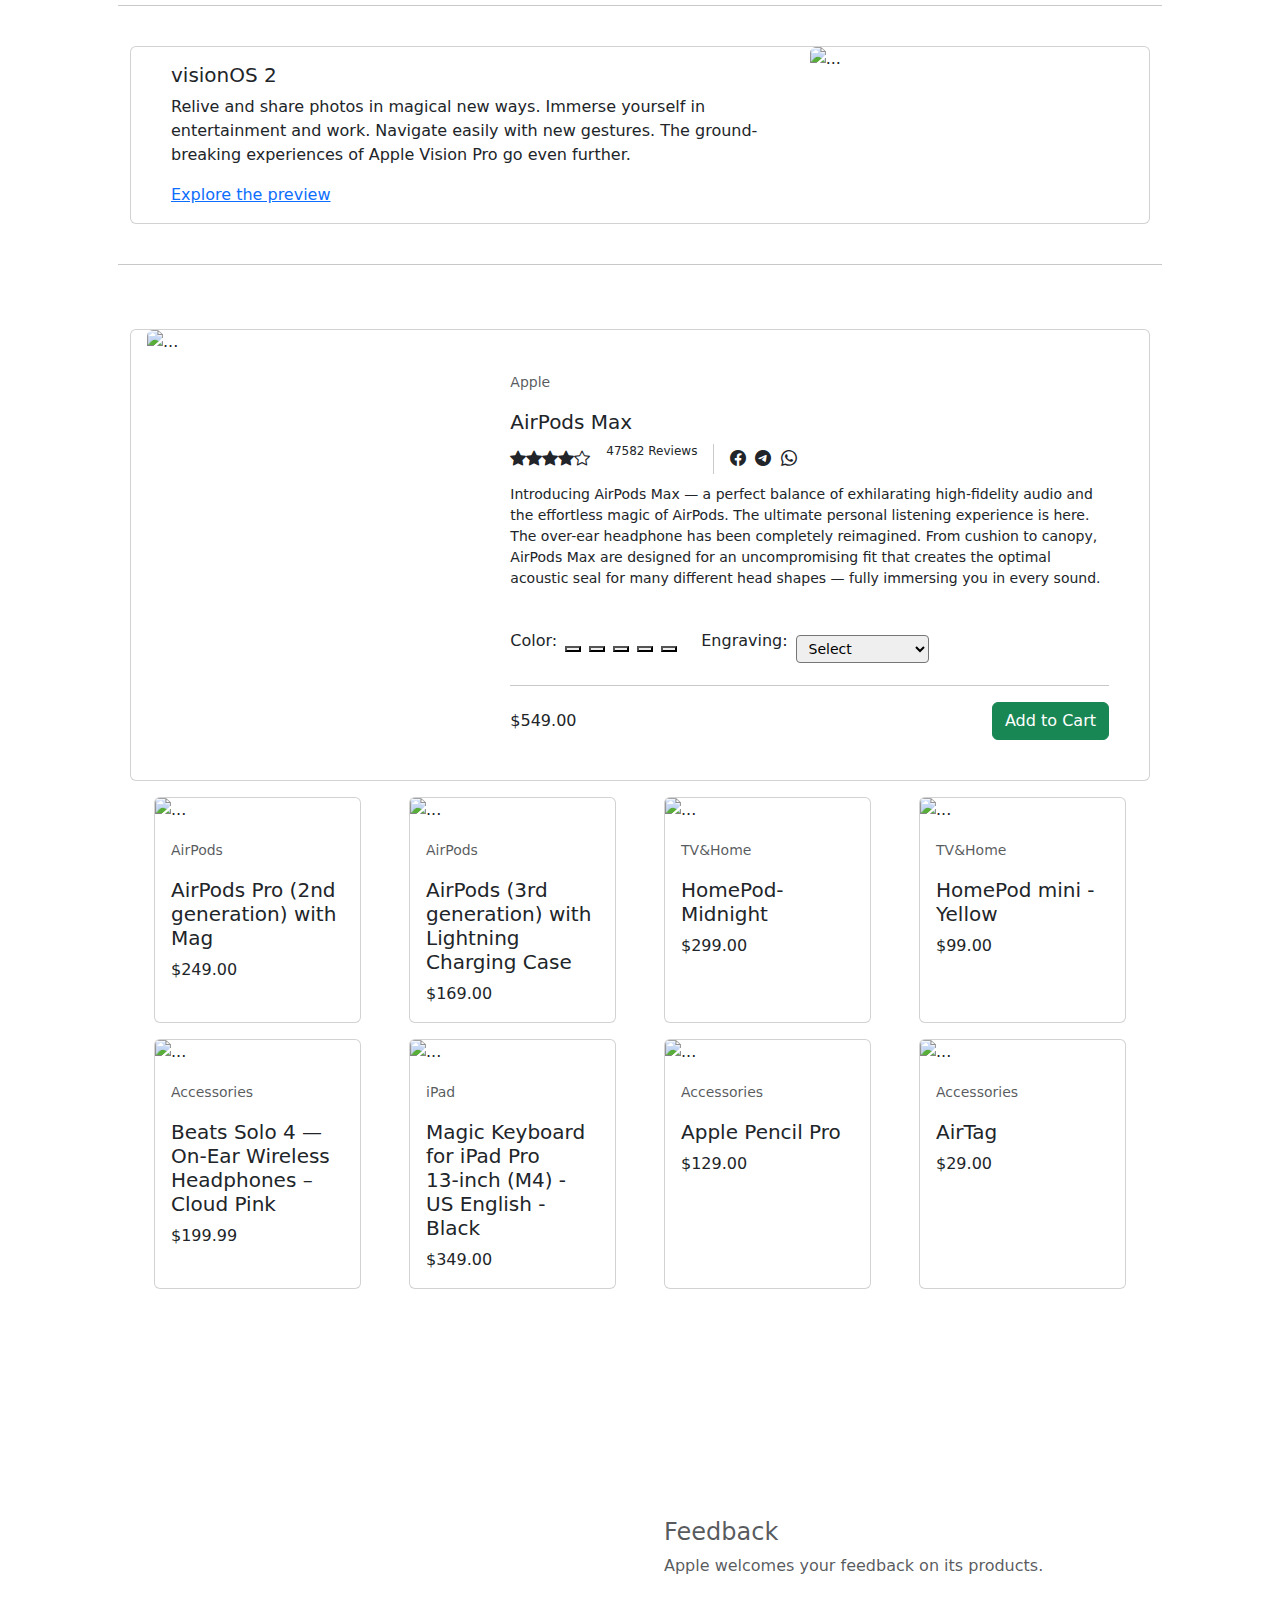
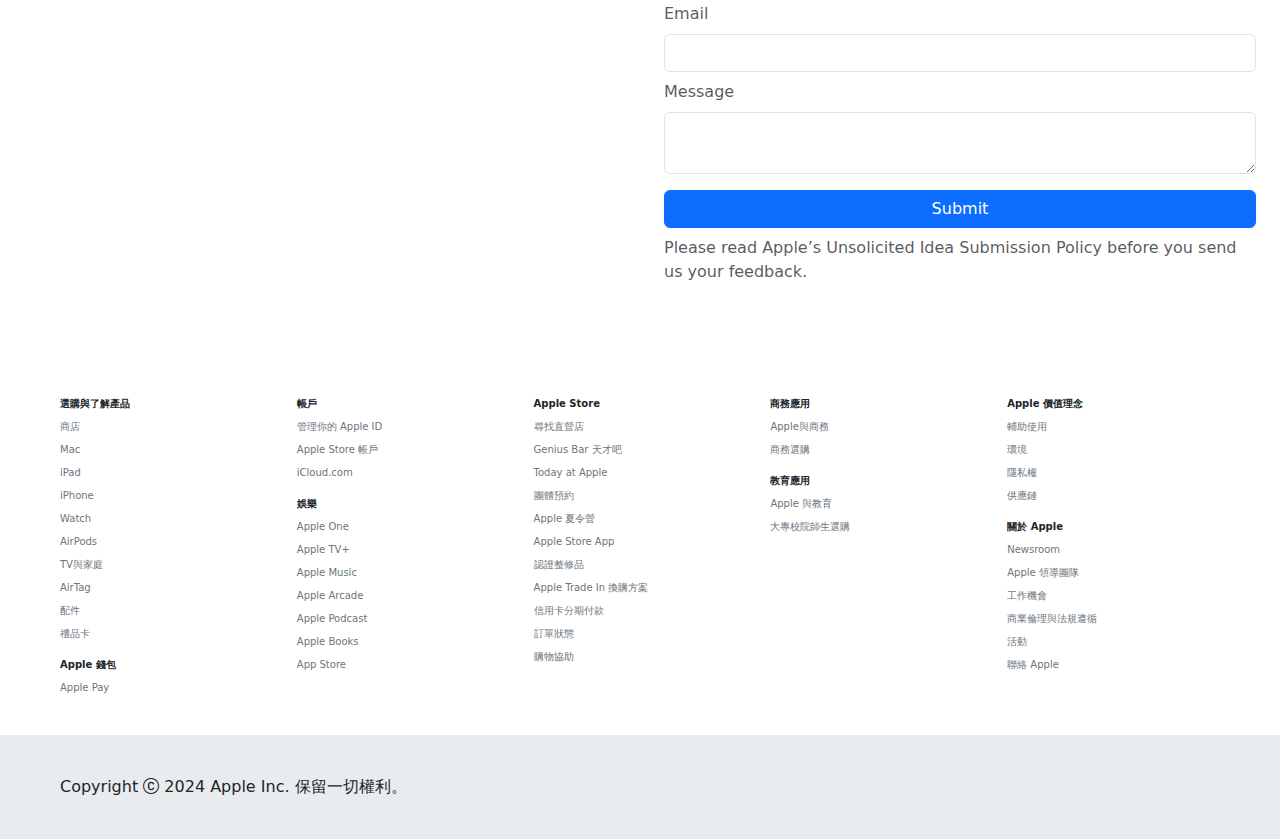
==== commit 66c64486: "update" ====
--- a/index.html
+++ b/index.html
@@ -19,7 +19,7 @@
 
 <body>
   <nav class="navbar navbar-expand-lg bg-white">
-    <div class="container px-5 py-0">
+    <div class="container px-1 py-0">
       <a class="navbar-brand" href="./index.html">
         <i class="bi bi-apple fs-5"></i>
       </a>
@@ -369,7 +369,7 @@
                   </div>
                 </div>
                 <div class="col-md-4">
-                  <img src="./image/six-card/ios-18.jpeg" class="img-fluid rounded-start" alt="...">
+                  <img src="./image/six-card/ios-18.jpeg" class="img-fluid rounded-end" alt="...">
                 </div>
               </div>
             </div>
@@ -501,11 +501,11 @@
                 </p>
                 <div class="card-text d-flex pt-4 justify-content-start align-items-center flex-wrap row-gap-2">
                   <p class="me-2">Color:</p>
-                  <button class="space-gray me-2 flex-shrink-0"></button>
-                  <button class="pink me-2 flex-shrink-0"></button>
-                  <button class="green me-2 flex-shrink-0"></button>
-                  <button class="silver me-2 flex-shrink-0"></button>
-                  <button class="sky-blue me-4 flex-shrink-0"></button>
+                  <button class="color spacegray me-2 flex-shrink-0" name="spacegray"></button>
+                  <button class="color pink me-2 flex-shrink-0" name="pink"></button>
+                  <button class="color green me-2 flex-shrink-0" name="green"></button>
+                  <button class="color silver me-2 flex-shrink-0" name="silver"></button>
+                  <button class="color skyblue me-4 flex-shrink-0" name="skyblue"></button>
                   <div class="d-flex justify-content-start align-items-center">
                     <p class="me-2">Engraving:</p>
                     <select class="form-select-sm w-100" aria-label="Default select example">
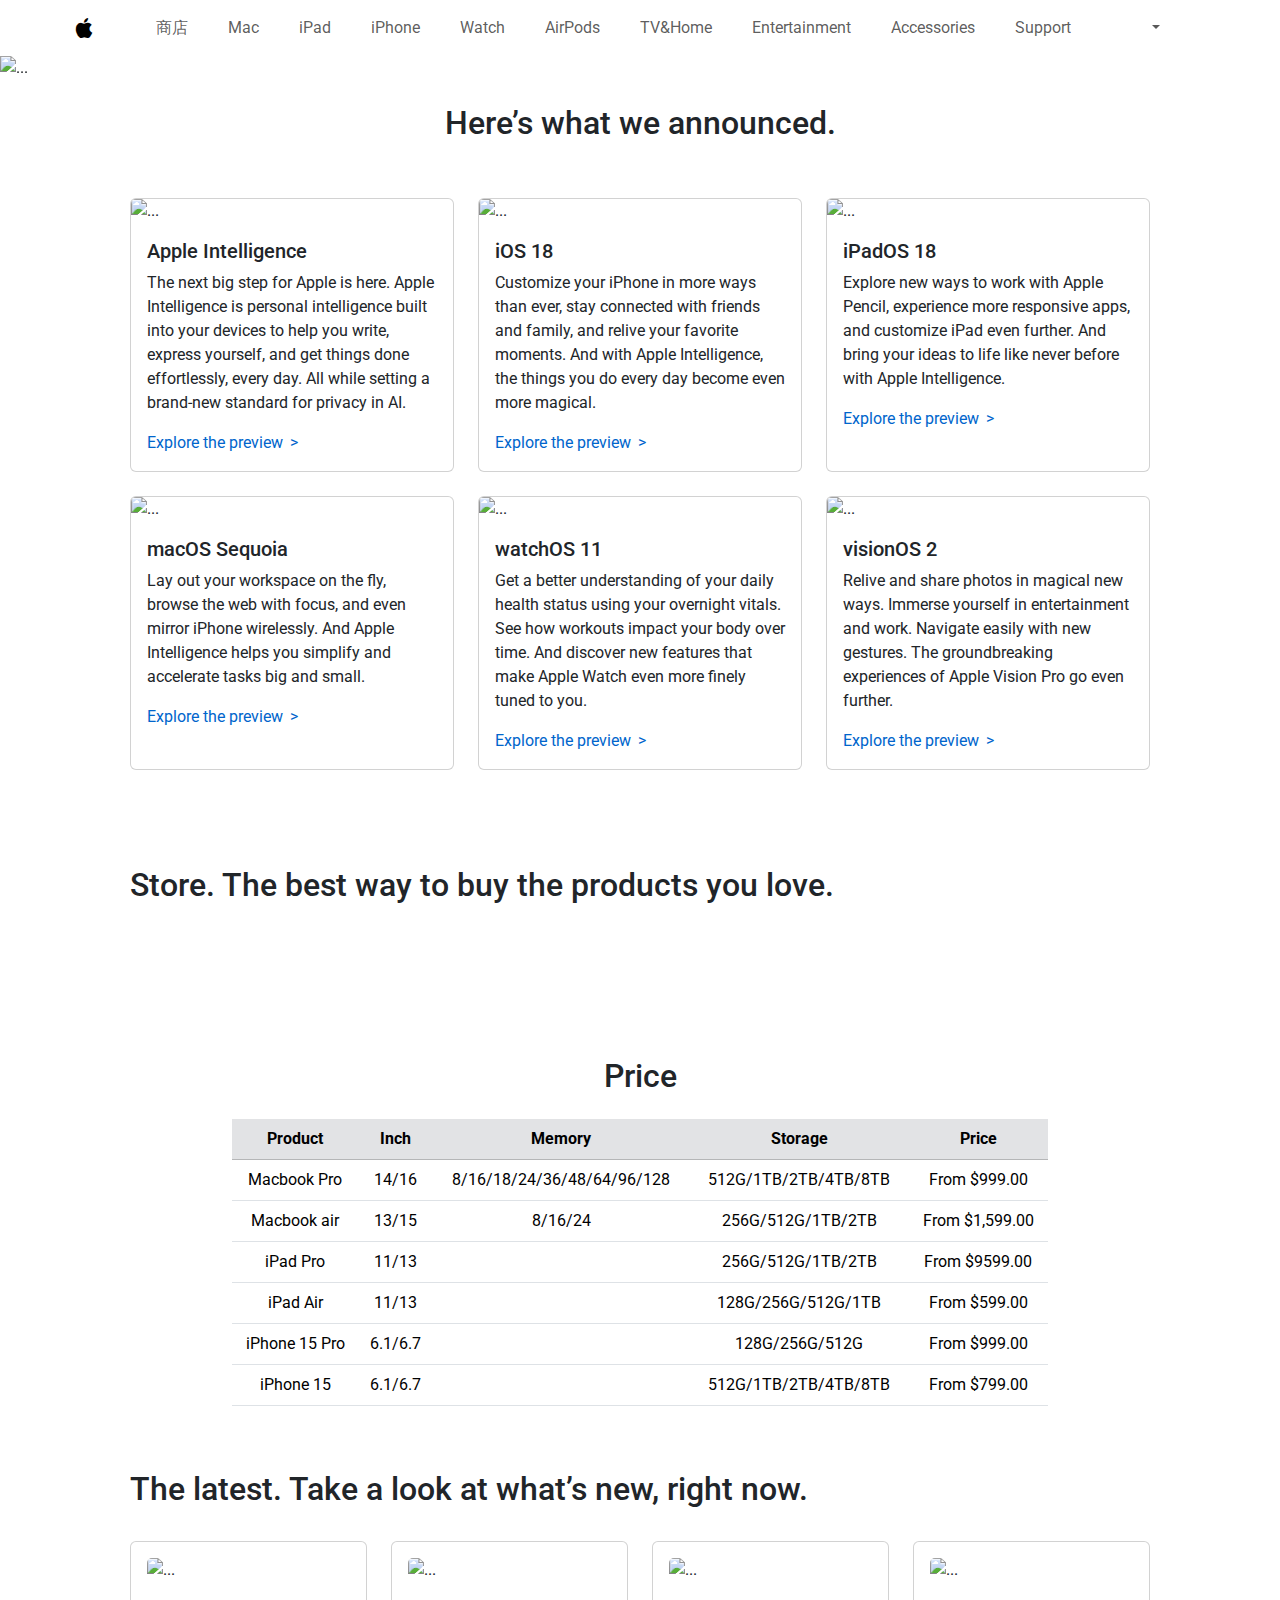
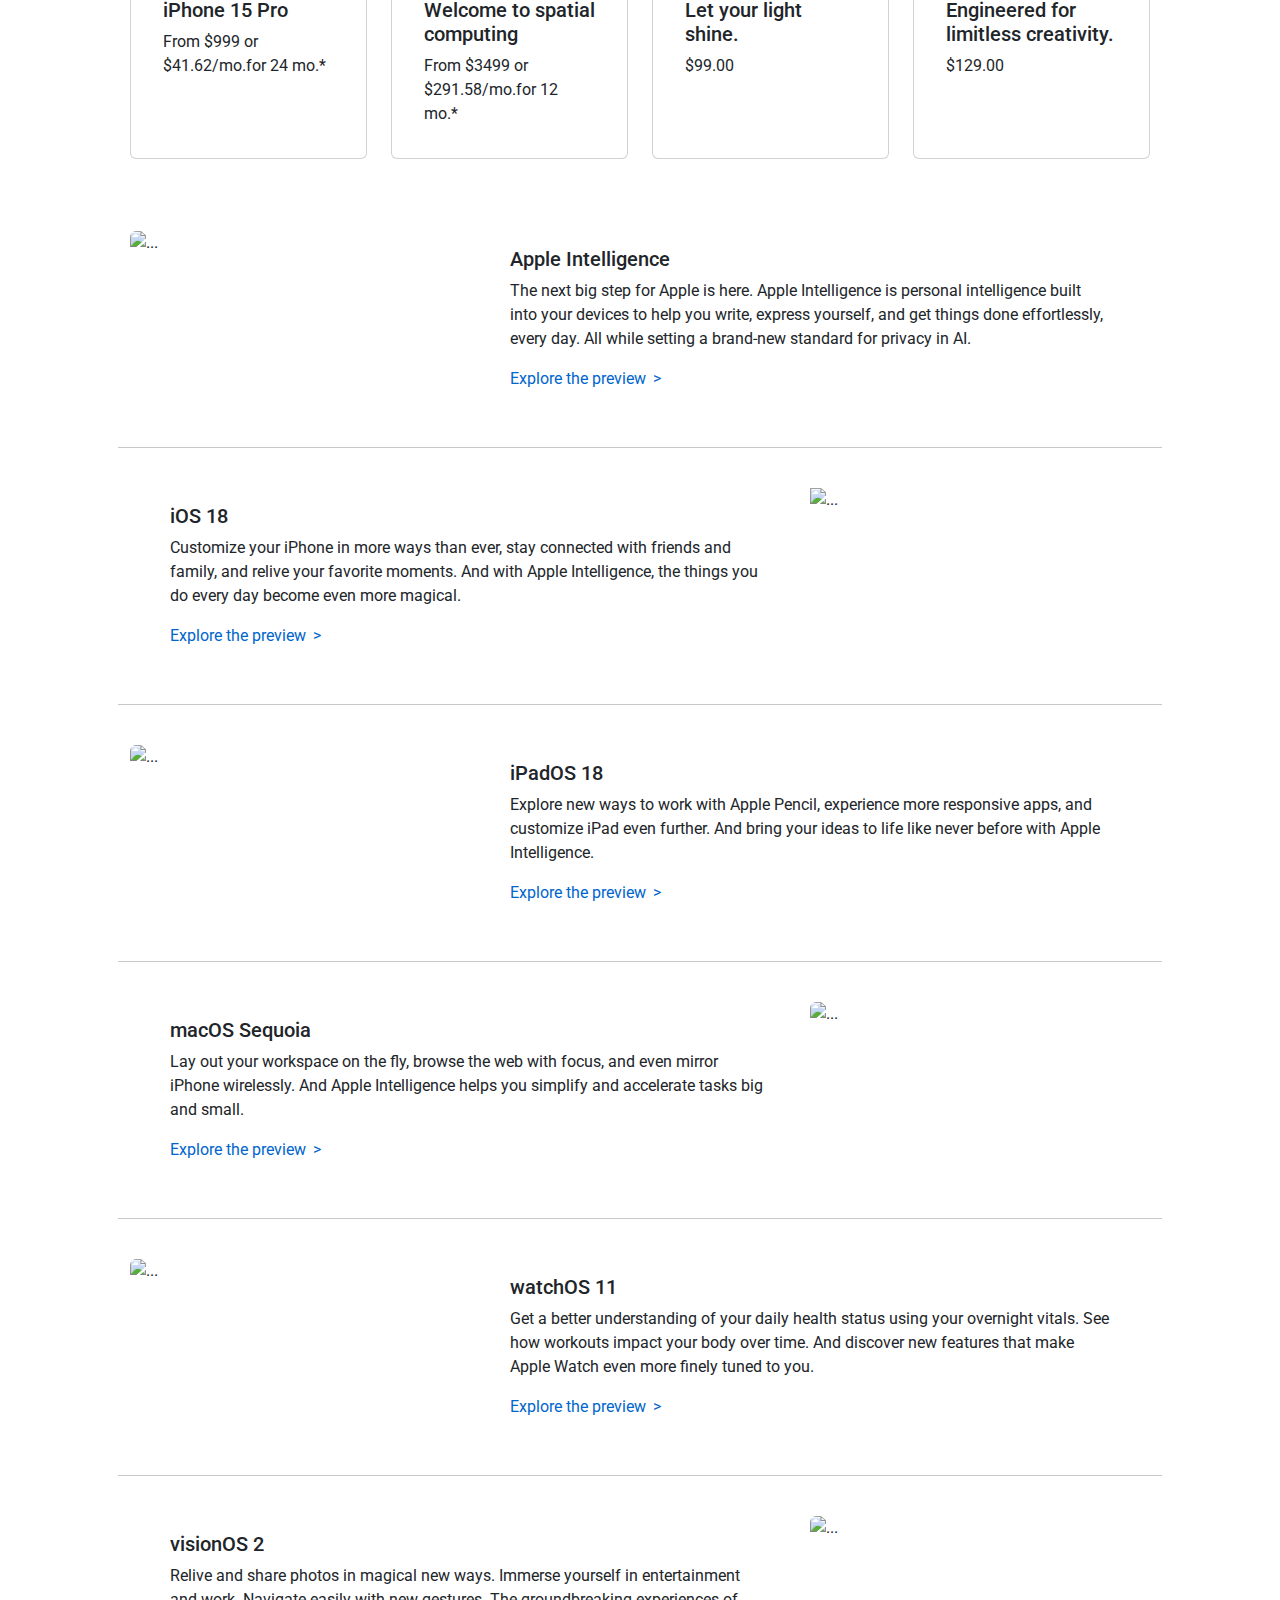
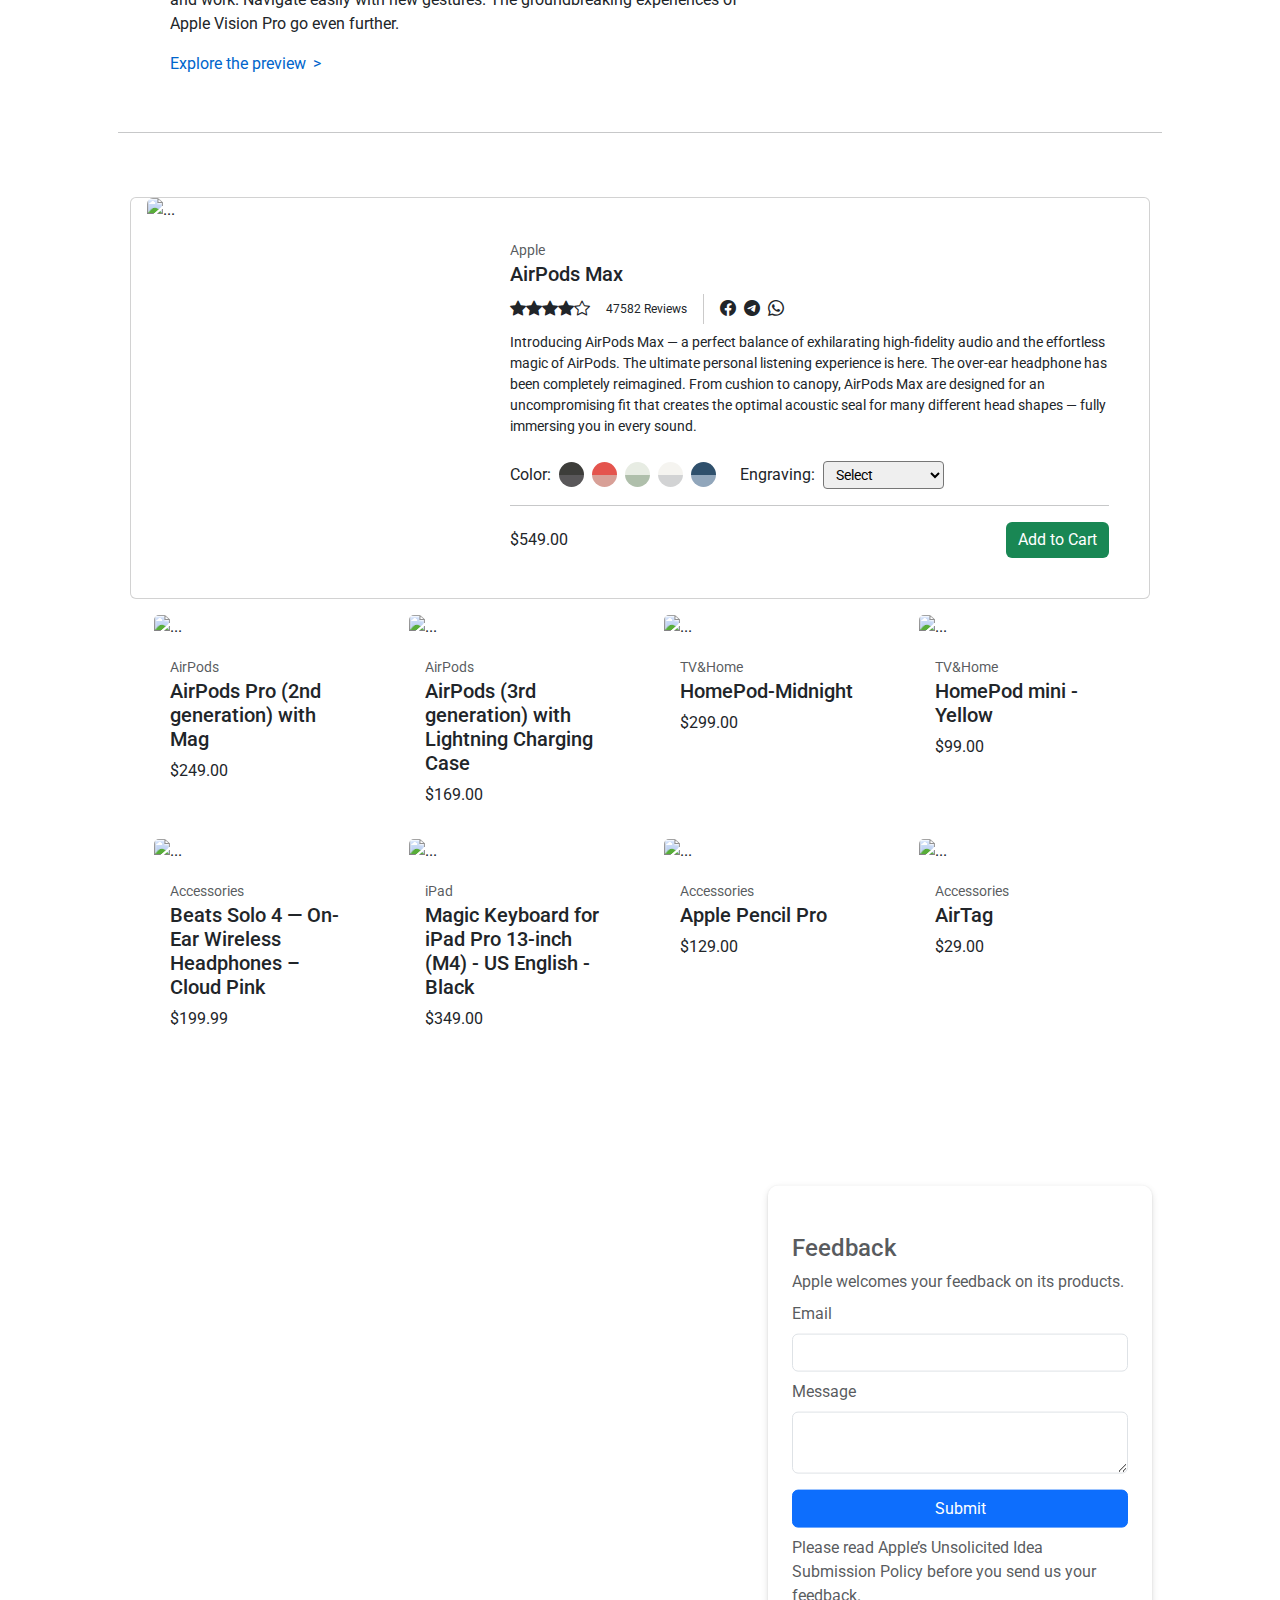
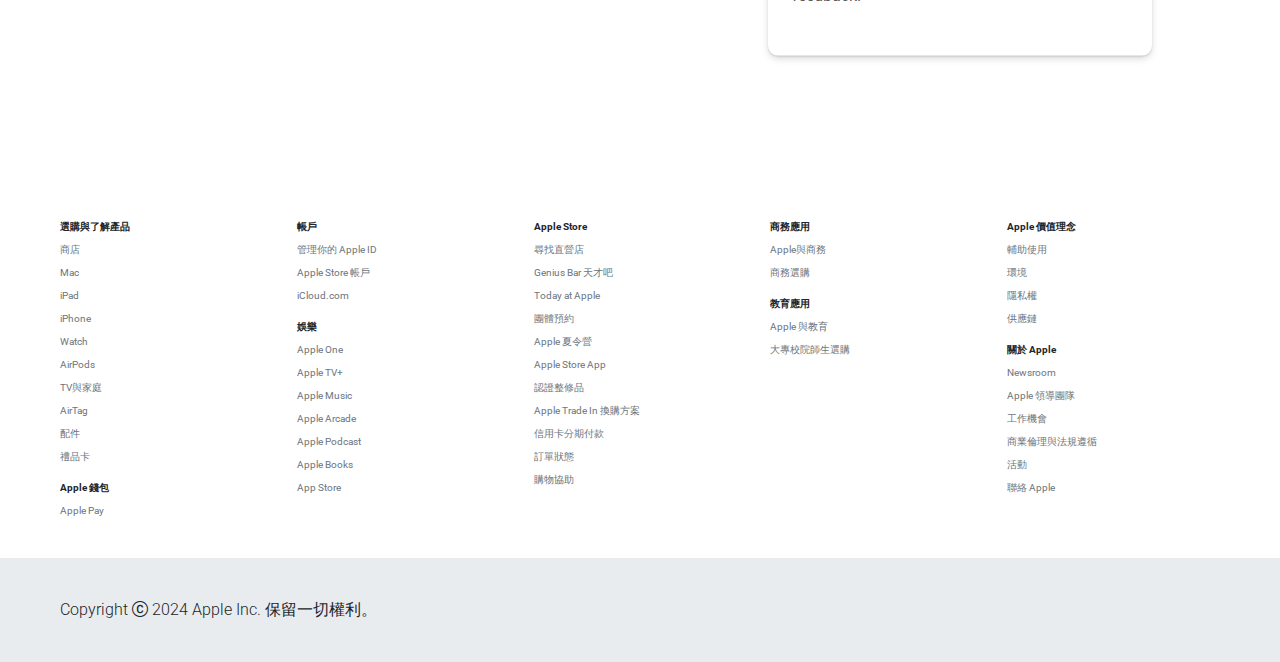
==== commit 433c2a12: "update" ====
--- a/index.html
+++ b/index.html
@@ -13,8 +13,8 @@
   <link href="https://cdn.jsdelivr.net/npm/bootstrap@5.3.3/dist/css/bootstrap.min.css" rel="stylesheet"
     integrity="sha384-QWTKZyjpPEjISv5WaRU9OFeRpok6YctnYmDr5pNlyT2bRjXh0JMhjY6hW+ALEwIH" crossorigin="anonymous">
   <link rel="stylesheet" href="https://cdn.jsdelivr.net/npm/bootstrap-icons@1.11.3/font/bootstrap-icons.min.css">
-  <link rel="stylesheet" href="./css/購物車.css">
-  <link rel="stylesheet" href="./css/購物車首頁.css">
+  <link rel="stylesheet" href="./shoppingCart/css/購物車.css">
+  <link rel="stylesheet" href="./shoppingCart/css/購物車首頁.css">
 </head>
 
 <body>
@@ -60,11 +60,12 @@
           </li>
           <div class="d-flex">
             <li class="nav-item me-3">
-              <a class="nav-link" href="./確認購物車.html"><img class="pic" src="./image/svgexport-2.svg" alt=""></a>
+              <a class="nav-link" href="./確認購物車.html"><img class="pic" src="./shoppingCart/image/svgexport-2.svg"
+                  alt=""></a>
             </li>
             <li class="nav-item dropdown position-relative">
               <a class="nav-link dropdown-toggle" href="#" role="button" data-bs-toggle="dropdown">
-                <img class="pic" src="./image/svgexport-3.svg" alt="">
+                <img class="pic" src="./shoppingCart/image/svgexport-3.svg" alt="">
               </a>
               <ul class="dropdown-menu position-absolute" id="my-menu">
                 <li><a class="dropdown-item" href="./登入頁面.html">Login</a></li>
@@ -79,13 +80,13 @@
     <div id="carouselExampleAutoplaying" class="carousel slide" data-bs-ride="carousel">
       <div class="carousel-inner">
         <div class="carousel-item active pic w-100">
-          <img src="./image/carousel/iphone-15-pro-page.jpeg" class="d-block w-100" alt="...">
+          <img src="./shoppingCart/image/carousel/iphone-15-pro-page.jpeg" class="d-block w-100" alt="...">
         </div>
         <div class="carousel-item pic w-100">
-          <img src="./image/carousel/ipad-pro-page.jpeg" class="d-block w-100" alt="...">
+          <img src="./shoppingCart/image/carousel/ipad-pro-page.jpeg" class="d-block w-100" alt="...">
         </div>
         <div class="carousel-item pic w-100">
-          <img src="./image/carousel/ipad-air-page.jpeg" class="d-block w-100" alt="...">
+          <img src="./shoppingCart/image/carousel/ipad-air-page.jpeg" class="d-block w-100" alt="...">
         </div>
       </div>
       <button class="carousel-control-prev" type="button" data-bs-target="#carouselExampleAutoplaying"
@@ -107,7 +108,7 @@
         <div class="row row-cols-1 row-cols-md-3 g-4 py-5">
           <div class="col">
             <div class="card h-100">
-              <img src="./image/six-card/apple-intelligence.jpeg" class="card-img-top " alt="...">
+              <img src="./shoppingCart/image/six-card/apple-intelligence.jpeg" class="card-img-top " alt="...">
               <div class="card-body">
                 <h5 class="card-title">Apple Intelligence</h5>
                 <p class="card-text">The next big step for Apple is here. Apple Intelligence is personal intelligence
@@ -122,7 +123,7 @@
           </div>
           <div class="col">
             <div class="card h-100">
-              <img src="./image/six-card/ios-18.jpeg" class="card-img-top" alt="...">
+              <img src="./shoppingCart/image/six-card/ios-18.jpeg" class="card-img-top" alt="...">
               <div class="card-body">
                 <h5 class="card-title">iOS 18</h5>
                 <p class="card-text">Customize your iPhone in more ways than ever, stay connected with friends and
@@ -137,7 +138,7 @@
           </div>
           <div class="col">
             <div class="card h-100">
-              <img src="./image/six-card/ipad-os.jpeg" class="card-img-top" alt="...">
+              <img src="./shoppingCart/image/six-card/ipad-os.jpeg" class="card-img-top" alt="...">
               <div class="card-body">
                 <h5 class="card-title">iPadOS 18</h5>
                 <p class="card-text">Explore new ways to work with Apple Pencil, experience more responsive apps, and
@@ -151,7 +152,7 @@
           </div>
           <div class="col">
             <div class="card h-100">
-              <img src="./image/six-card/mac-os.jpeg" class="card-img-top" alt="...">
+              <img src="./shoppingCart/image/six-card/mac-os.jpeg" class="card-img-top" alt="...">
               <div class="card-body">
                 <h5 class="card-title">macOS Sequoia</h5>
                 <p class="card-text">Lay out your workspace on the fly, browse the web with focus, and even mirror
@@ -165,7 +166,7 @@
           </div>
           <div class="col">
             <div class="card h-100">
-              <img src="./image/six-card/watch-os.jpeg" class="card-img-top" alt="...">
+              <img src="./shoppingCart/image/six-card/watch-os.jpeg" class="card-img-top" alt="...">
               <div class="card-body">
                 <h5 class="card-title">watchOS 11</h5>
                 <p class="card-text">Get a better understanding of your daily health status using your overnight vitals.
@@ -180,7 +181,7 @@
           </div>
           <div class="col">
             <div class="card h-100">
-              <img src="./image/six-card/vision-os.jpeg" class="card-img-top" alt="...">
+              <img src="./shoppingCart/image/six-card/vision-os.jpeg" class="card-img-top" alt="...">
               <div class="card-body">
                 <h5 class="card-title">visionOS 2</h5>
                 <p class="card-text">Relive and share photos in magical new ways. Immerse yourself in entertainment and
@@ -200,30 +201,30 @@
         <div class="col-6 p-3">
           <div class="row">
             <div class="col-6 p-1">
-              <img src="./image/puzzle/iphone15.jpeg" alt="">
+              <img src="./shoppingCart/image/puzzle/iphone15.jpeg" alt="">
             </div>
             <div class="col-6 p-1">
-              <img src="./image/puzzle/mba13.jpeg" alt="">
+              <img src="./shoppingCart/image/puzzle/mba13.jpeg" alt="">
             </div>
           </div>
           <div class="row">
             <div class="col-12 p-1">
-              <img src="./image/puzzle/watch.jpeg" alt="">
+              <img src="./shoppingCart/image/puzzle/watch.jpeg" alt="">
             </div>
           </div>
         </div>
         <div class="col-6 p-3">
           <div class="row">
             <div class="col-12 p-1">
-              <img src="./image/puzzle/airpodspro.jpeg" alt="">
+              <img src="./shoppingCart/image/puzzle/airpodspro.jpeg" alt="">
             </div>
           </div>
           <div class="row">
             <div class="col-6 p-1">
-              <img src="./image/puzzle/homepod_mini.jpeg" alt="">
+              <img src="./shoppingCart/image/puzzle/homepod_mini.jpeg" alt="">
             </div>
             <div class="col-6 p-1">
-              <img src="./image/puzzle/tradein.jpeg" alt="">
+              <img src="./shoppingCart/image/puzzle/tradein.jpeg" alt="">
             </div>
           </div>
         </div>
@@ -291,7 +292,7 @@
         <div class="row row-cols-1 row-cols-md-4 g-4 py-4">
           <div class="col">
             <div class="card h-100 p-3">
-              <img src="./image/fourcard/iphone-15-pro.jpeg" class="card-img-top" alt="...">
+              <img src="./shoppingCart/image/fourcard/iphone-15-pro.jpeg" class="card-img-top" alt="...">
               <div class="card-body">
                 <h5 class="card-title">iPhone 15 Pro</h5>
                 <p class="card-text">From $999 or $41.62/mo.for 24 mo.*</p>
@@ -300,7 +301,7 @@
           </div>
           <div class="col">
             <div class="card h-100 p-3">
-              <img src="./image/fourcard/vision-pro.jpeg" class="card-img-top" alt="...">
+              <img src="./shoppingCart/image/fourcard/vision-pro.jpeg" class="card-img-top" alt="...">
               <div class="card-body">
                 <h5 class="card-title">Welcome to spatial computing</h5>
                 <p class="card-text">From $3499 or $291.58/mo.for 12 mo.*</p>
@@ -309,7 +310,7 @@
           </div>
           <div class="col">
             <div class="card h-100 p-3">
-              <img src="./image/fourcard/pride-watch.jpeg" class="card-img-top" alt="...">
+              <img src="./shoppingCart/image/fourcard/pride-watch.jpeg" class="card-img-top" alt="...">
               <div class="card-body">
                 <h5 class="card-title">Let your light shine.</h5>
                 <p class="card-text">$99.00</p>
@@ -318,7 +319,7 @@
           </div>
           <div class="col">
             <div class="card h-100 p-3">
-              <img src="./image/fourcard/apple-pencil.png" class="card-img-top" alt="...">
+              <img src="./shoppingCart/image/fourcard/apple-pencil.png" class="card-img-top" alt="...">
               <div class="card-body">
                 <h5 class="card-title">Engineered for limitless creativity.</h5>
                 <p class="card-text">$129.00</p>
@@ -333,7 +334,8 @@
             <div class="card mb-3">
               <div class="row g-0">
                 <div class="col-md-4">
-                  <img src="./image/six-card/apple-intelligence.jpeg" class="img-fluid rounded-start" alt="...">
+                  <img src="./shoppingCart/image/six-card/apple-intelligence.jpeg" class="img-fluid rounded-start"
+                    alt="...">
                 </div>
                 <div class="col-md-8 px-4">
                   <div class="card-body">
@@ -369,7 +371,7 @@
                   </div>
                 </div>
                 <div class="col-md-4">
-                  <img src="./image/six-card/ios-18.jpeg" class="img-fluid rounded-end" alt="...">
+                  <img src="./shoppingCart/image/six-card/ios-18.jpeg" class="img-fluid rounded-end" alt="...">
                 </div>
               </div>
             </div>
@@ -379,7 +381,7 @@
             <div class="card mb-3">
               <div class="row g-0">
                 <div class="col-md-4">
-                  <img src="./image/six-card/ipad-os.jpeg" class="img-fluid rounded-start" alt="...">
+                  <img src="./shoppingCart/image/six-card/ipad-os.jpeg" class="img-fluid rounded-start" alt="...">
                 </div>
                 <div class="col-md-8 px-4">
                   <div class="card-body">
@@ -412,7 +414,7 @@
                   </div>
                 </div>
                 <div class="col-md-4">
-                  <img src="./image/six-card/mac-os.jpeg" class="img-fluid rounded-start" alt="...">
+                  <img src="./shoppingCart/image/six-card/mac-os.jpeg" class="img-fluid rounded-start" alt="...">
                 </div>
               </div>
             </div>
@@ -422,7 +424,7 @@
             <div class="card mb-3">
               <div class="row g-0">
                 <div class="col-md-4">
-                  <img src="./image/six-card/watch-os.jpeg" class="img-fluid rounded-start" alt="...">
+                  <img src="./shoppingCart/image/six-card/watch-os.jpeg" class="img-fluid rounded-start" alt="...">
                 </div>
                 <div class="col-md-8 px-4">
                   <div class="card-body">
@@ -459,7 +461,7 @@
                   </div>
                 </div>
                 <div class="col-md-4">
-                  <img src="./image/six-card/vision-os.jpeg" class="img-fluid rounded-start" alt="...">
+                  <img src="./shoppingCart/image/six-card/vision-os.jpeg" class="img-fluid rounded-start" alt="...">
                 </div>
               </div>
             </div>
@@ -471,7 +473,7 @@
         <div class="card mb-3">
           <div class="row g-0 p-0 m-0">
             <div class="col-md-4 p-0 m-0">
-              <img src="./image/product-list/airpods-max-spacegray.png"
+              <img src="./shoppingCart/image/product-list/airpods-max-spacegray.png"
                 class="img-fluid w-100 ms-md-3 my-auto rounded-start airpod-max" alt="...">
             </div>
             <div class="col-md-8 px-0 px-sm-4 py-md-4">
@@ -529,7 +531,7 @@
         <div class="eight-card row row-cols-1 row-cols-md-4 w-100 mx-auto  gx-5 gy-3">
           <div class="col">
             <div class="card h-100">
-              <img src="./image/product-list/AidpodsPro.jpeg" class="card-img-top" alt="...">
+              <img src="./shoppingCart/image/product-list/AidpodsPro.jpeg" class="card-img-top" alt="...">
               <div class="card-body">
                 <p class="card-text"><small class=" text-body-secondary">AirPods</small></p>
                 <h5 class="card-title">AirPods Pro (2nd generation) with Mag</h5>
@@ -539,7 +541,7 @@
           </div>
           <div class="col">
             <div class="card h-100">
-              <img src="./image/product-list/AirPods3.jpeg" class="card-img-top" alt="...">
+              <img src="./shoppingCart/image/product-list/AirPods3.jpeg" class="card-img-top" alt="...">
               <div class="card-body">
                 <p class="card-text"><small class=" text-body-secondary">AirPods</small></p>
                 <h5 class="card-title">AirPods (3rd generation) with Lightning Charging Case</h5>
@@ -549,7 +551,7 @@
           </div>
           <div class="col">
             <div class="card h-100">
-              <img src="./image/product-list/homepod.jpeg" class="card-img-top" alt="...">
+              <img src="./shoppingCart/image/product-list/homepod.jpeg" class="card-img-top" alt="...">
               <div class="card-body">
                 <p class="card-text"><small class=" text-body-secondary">TV&Home</small></p>
                 <h5 class="card-title">HomePod-Midnight</h5>
@@ -569,7 +571,7 @@
           </div>
           <div class="col">
             <div class="card h-100">
-              <img src="./image/product-list/beast-solo4.jpeg" class="card-img-top" alt="...">
+              <img src="./shoppingCart/image/product-list/beast-solo4.jpeg" class="card-img-top" alt="...">
               <div class="card-body">
                 <p class="card-text"><small class=" text-body-secondary">Accessories</small></p>
                 <h5 class="card-title">Beats Solo 4 — On-Ear Wireless Headphones – Cloud Pink</h5>
@@ -579,7 +581,7 @@
           </div>
           <div class="col">
             <div class="card h-100">
-              <img src="./image/product-list/magickeyboard.jpeg" class="card-img-top" alt="...">
+              <img src="./shoppingCart/image/product-list/magickeyboard.jpeg" class="card-img-top" alt="...">
               <div class="card-body">
                 <p class="card-text"><small class=" text-body-secondary">iPad</small></p>
                 <h5 class="card-title">Magic Keyboard for iPad Pro 13‑inch (M4) - US English - Black</h5>
@@ -589,7 +591,7 @@
           </div>
           <div class="col">
             <div class="card h-100">
-              <img src="./image/product-list/applepencil-pro.jpeg" class="card-img-top" alt="...">
+              <img src="./shoppingCart/image/product-list/applepencil-pro.jpeg" class="card-img-top" alt="...">
               <div class="card-body">
                 <p class="card-text"><small class=" text-body-secondary">Accessories</small></p>
                 <h5 class="card-title">Apple Pencil Pro</h5>
@@ -599,7 +601,7 @@
           </div>
           <div class="col">
             <div class="card h-100">
-              <img src="./image/product-list/airtag.jpeg" class="card-img-top" alt="...">
+              <img src="./shoppingCart/image/product-list/airtag.jpeg" class="card-img-top" alt="...">
               <div class="card-body">
                 <p class="card-text"><small class=" text-body-secondary">Accessories</small></p>
                 <h5 class="card-title">AirTag</h5>
@@ -780,7 +782,7 @@
   <script src=" https://cdn.jsdelivr.net/npm/bootstrap@5.3.3/dist/js/bootstrap.bundle.min.js"
     integrity="sha384-YvpcrYf0tY3lHB60NNkmXc5s9fDVZLESaAA55NDzOxhy9GkcIdslK1eN7N6jIeHz" crossorigin="anonymous">
     </script>
-  <script src="./js/購物車首頁.js"></script>
+  <script src="./shoppingCart/js/購物車首頁.js"></script>
 </body>
 
 </html>--- a/shoppingCart/css/購物車首頁.css
+++ b/shoppingCart/css/購物車首頁.css
@@ -0,0 +1,141 @@
+* {
+  box-sizing: border-box;
+}
+
+body {
+  font-family: "roboto";
+  margin: 0;
+  padding: 0;
+}
+body p {
+  margin: 0;
+}
+body a {
+  text-decoration: none;
+}
+
+main .container .row a span {
+  color: #0065CC;
+  position: relative;
+}
+main .container .row a span::after {
+  content: ">";
+  position: absolute;
+  left: 105%;
+}
+main .container .row a span:hover {
+  text-decoration: underline;
+  text-underline-offset: 1px;
+}
+main .container .puzzle img {
+  width: 100%;
+  border-radius: 4px;
+}
+main .container .price-table table {
+  width: 80%;
+  text-align: center;
+}
+main .container .price-table table tr {
+  padding: 0 10px;
+}
+main .container .six-card .card {
+  border: none;
+}
+main .container .product-list button {
+  border: none;
+}
+main .container .product-list .spacegray {
+  width: 25px;
+  height: 25px;
+  background: linear-gradient(180deg, #3D3D3A, #3D3D3A 50%, #595759 51%);
+  border-radius: 50%;
+}
+main .container .product-list .pink {
+  width: 25px;
+  height: 25px;
+  background: linear-gradient(180deg, #E4544D, #E4544D 50%, #D8A097 51%);
+  border-radius: 50%;
+}
+main .container .product-list .green {
+  width: 25px;
+  height: 25px;
+  background: linear-gradient(180deg, #E7ECE3, #E7ECE3 50%, #AFBFAB 51%);
+  border-radius: 50%;
+}
+main .container .product-list .silver {
+  width: 25px;
+  height: 25px;
+  background: linear-gradient(180deg, #F5F4F0, #F5F4F0 50%, #D2D3D4 51%);
+  border-radius: 50%;
+}
+main .container .product-list .skyblue {
+  width: 25px;
+  height: 25px;
+  background: linear-gradient(180deg, #2F506C, #2F506C 50%, #91A6BB 51%);
+  border-radius: 50%;
+}
+main .container .product-list .eight-card .card {
+  border: none;
+}
+main .container-full {
+  position: relative;
+  height: 700px;
+}
+main .container-full iframe {
+  position: absolute;
+  left: 0%;
+  top: 0%;
+}
+main .container-full .feedback {
+  position: absolute;
+  width: 25%;
+  height: auto;
+  border-radius: 10px;
+  box-shadow: 0 0.1875rem 0.4375rem 0 rgba(0, 0, 0, 0.13), 0 0.0625rem 0.125rem 0 rgba(0, 0, 0, 0.11);
+  left: 60%;
+  top: 50%;
+  transform: translate(0%, -50%);
+}
+main .container-full .feedback form {
+  width: 100%;
+}
+
+@media (max-width: 1400px) {
+  main .container-full .feedback {
+    width: 30%;
+  }
+}
+@media (max-width: 1200px) {
+  main .container-full .feedback {
+    left: 50%;
+    width: 40%;
+  }
+}
+@media (max-width: 992px) {
+  main .container-full .feedback {
+    width: 50%;
+    left: 50%;
+    top: 50%;
+    transform: translate(-50%, -50%);
+  }
+}
+@media (max-width: 768px) {
+  main .container-full .feedback {
+    width: 70%;
+    left: 50%;
+    top: 50%;
+    transform: translate(-50%, -50%);
+  }
+}
+@media (max-width: 576px) {
+  main .container-full .feedback {
+    width: 90%;
+  }
+}
+@media (max-width: 758px) {
+  main .container .price-table table {
+    width: 100%;
+    word-break: break-all;
+    font-size: 14px;
+  }
+}/*# sourceMappingURL=購物車首頁.css.map */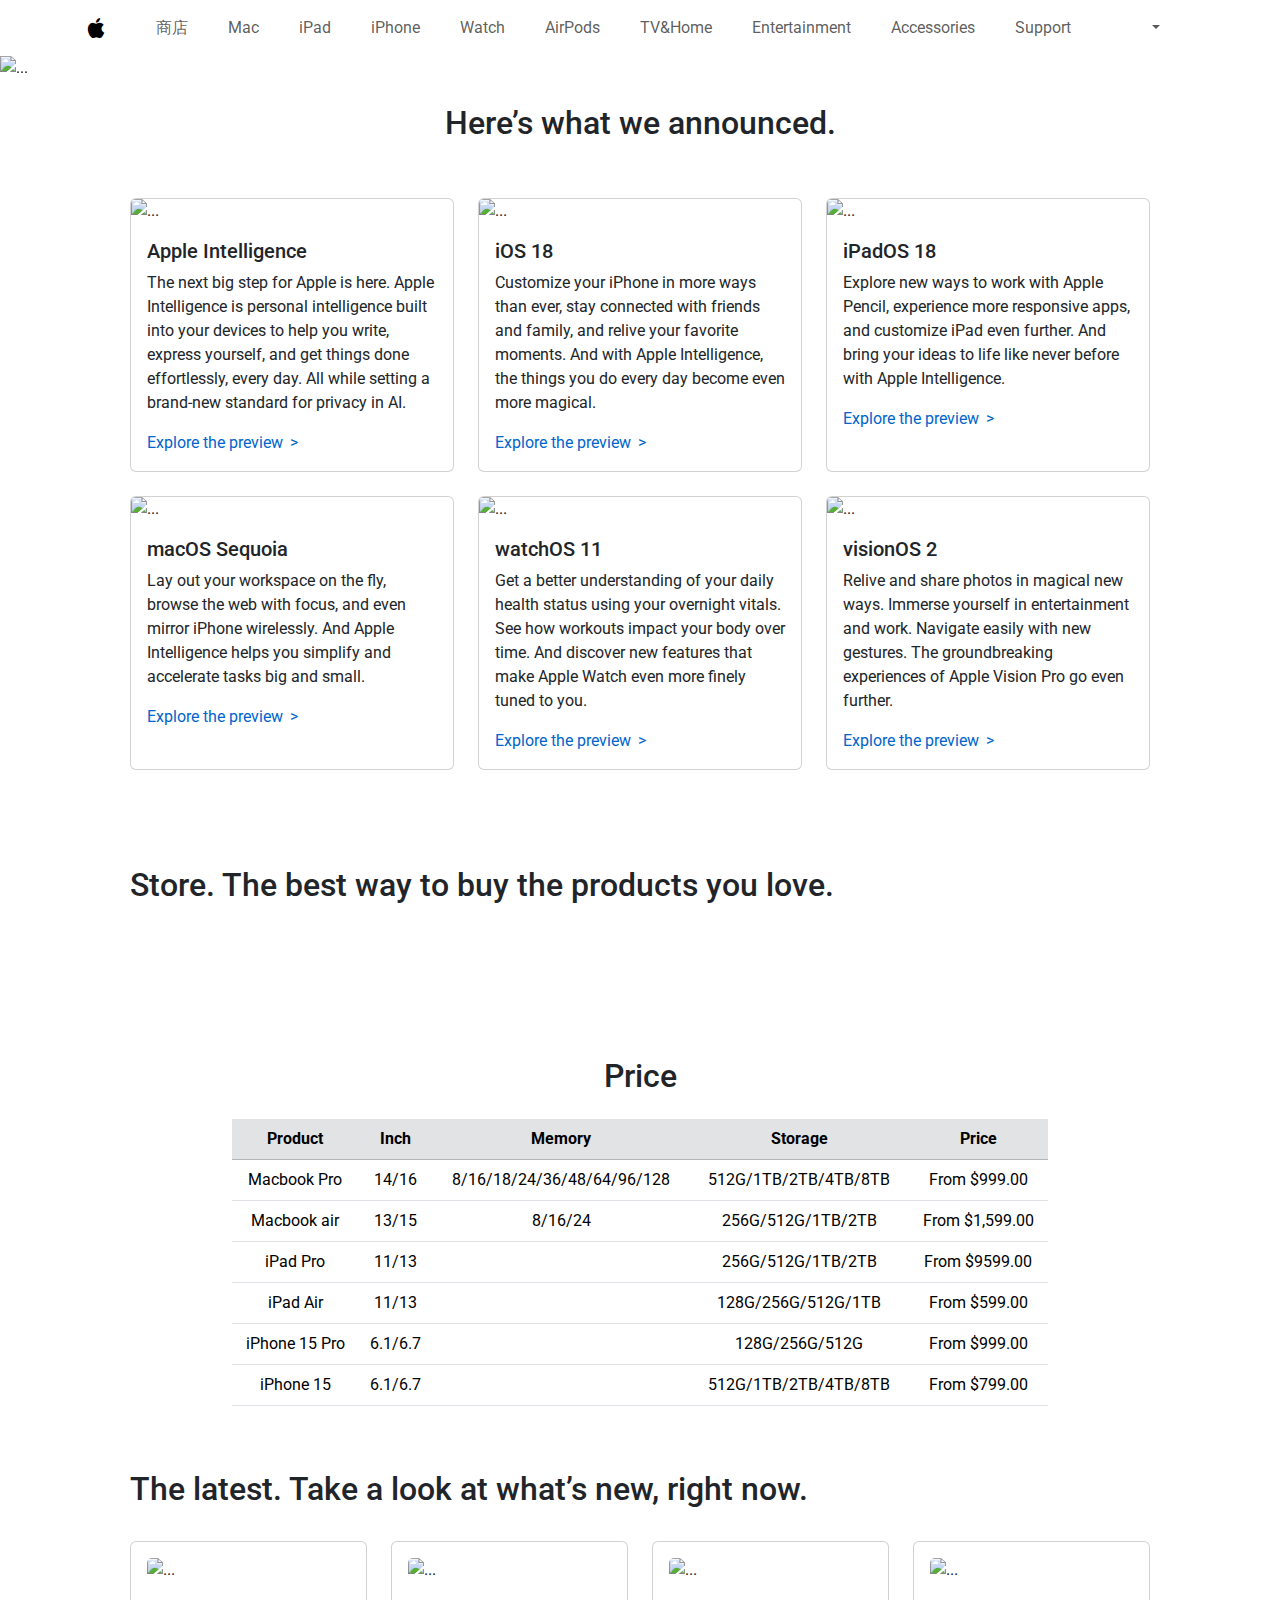
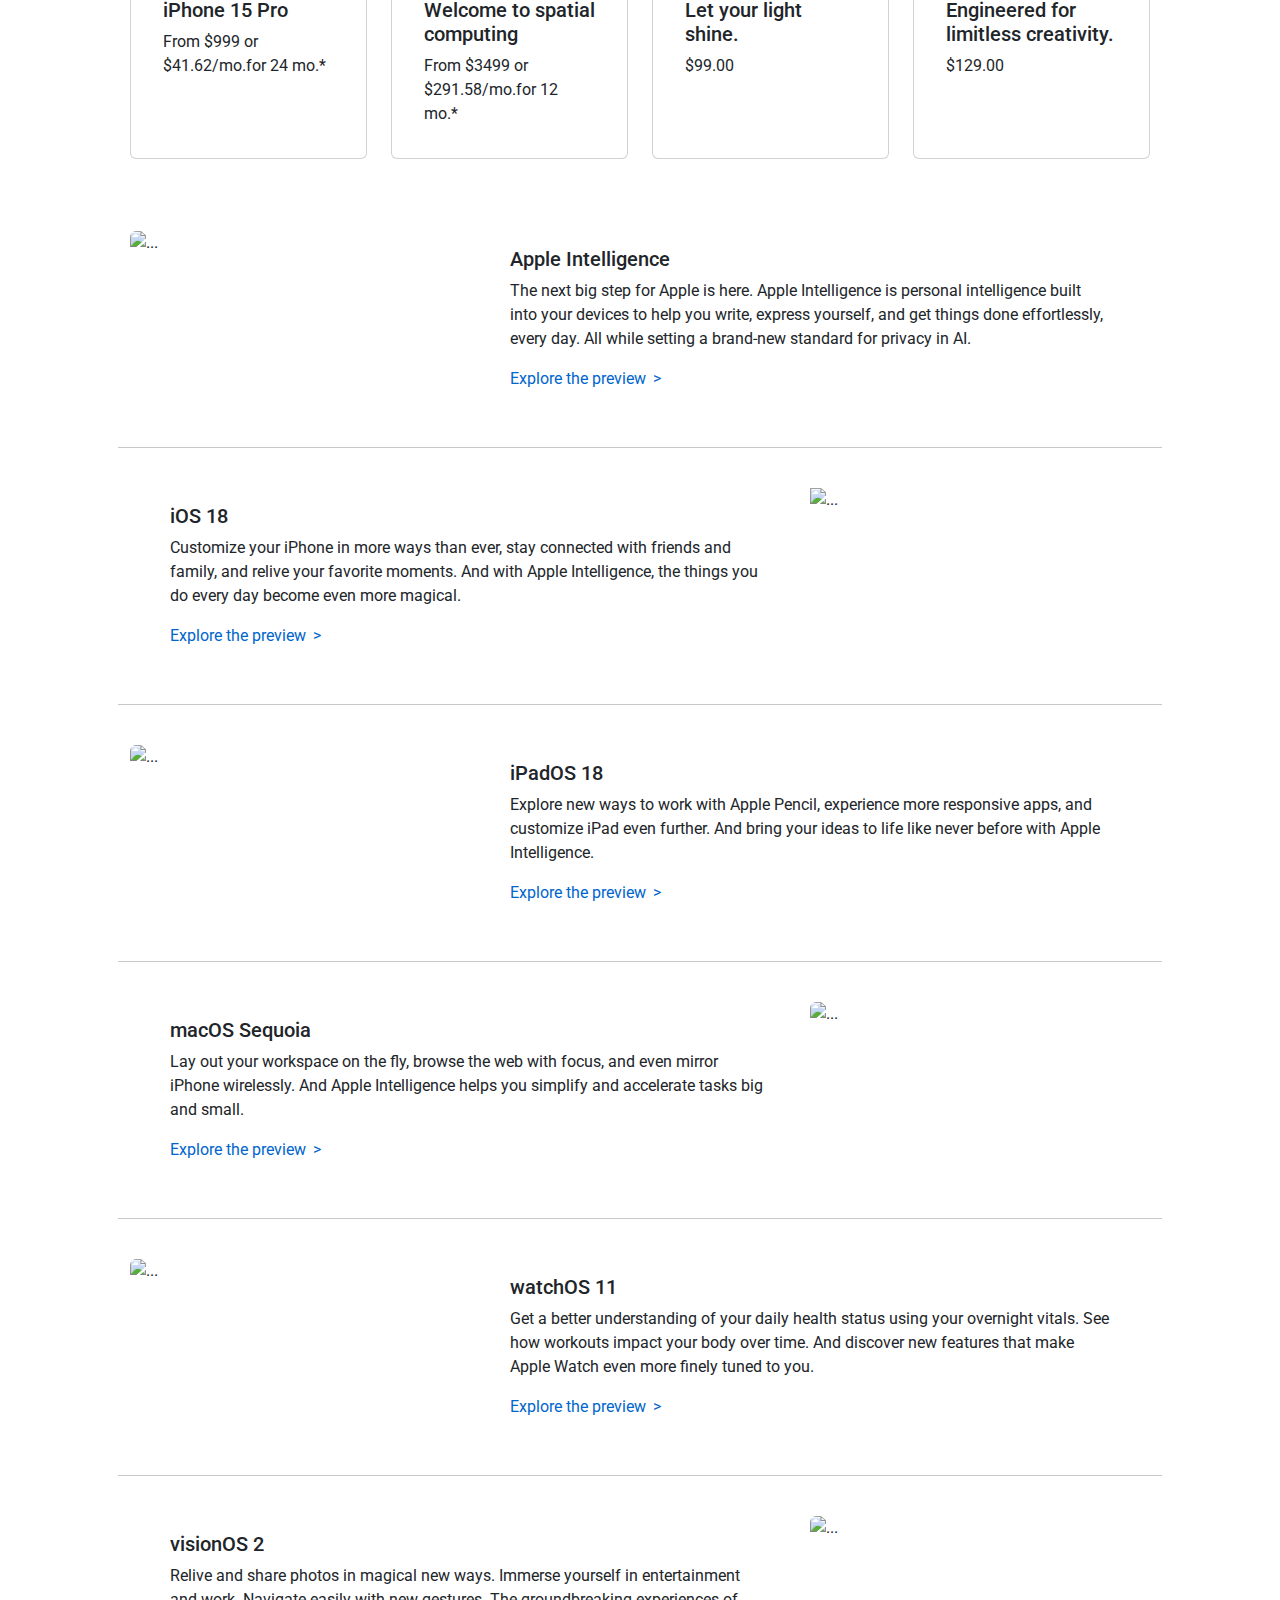
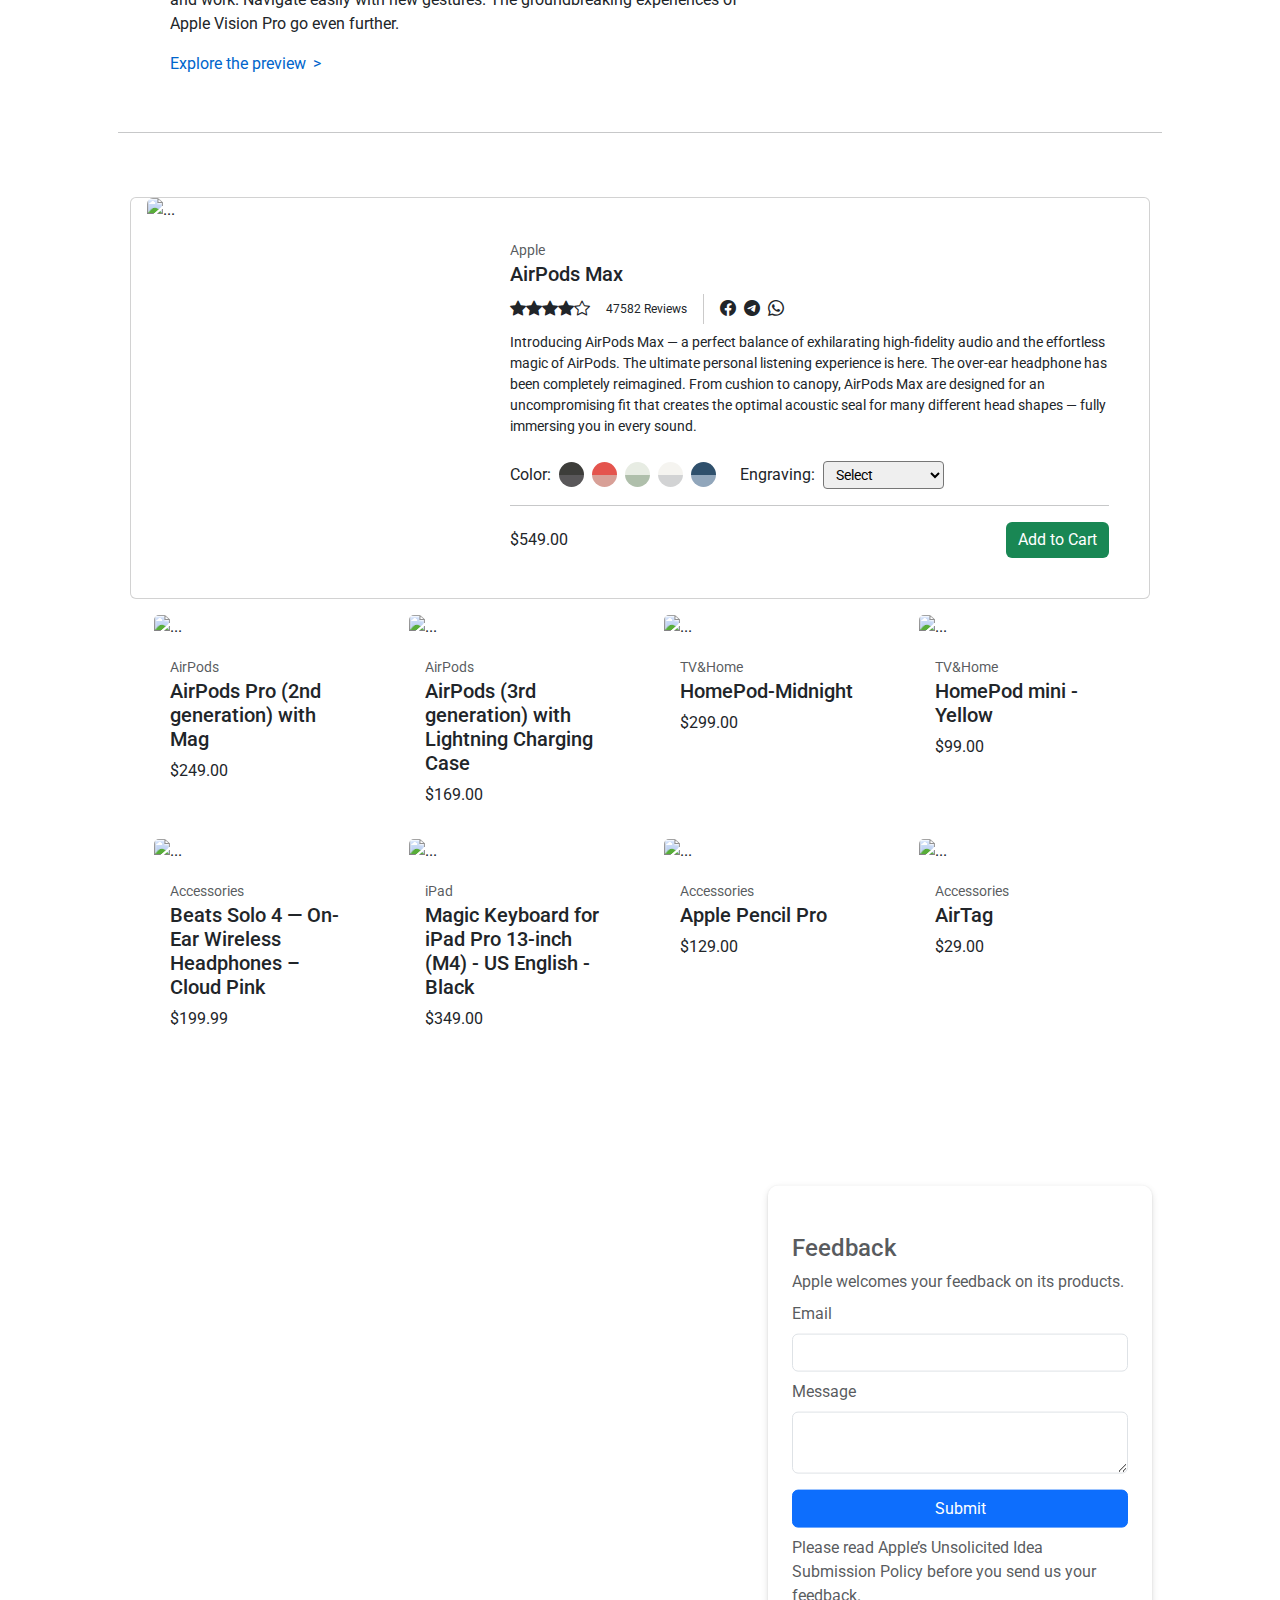
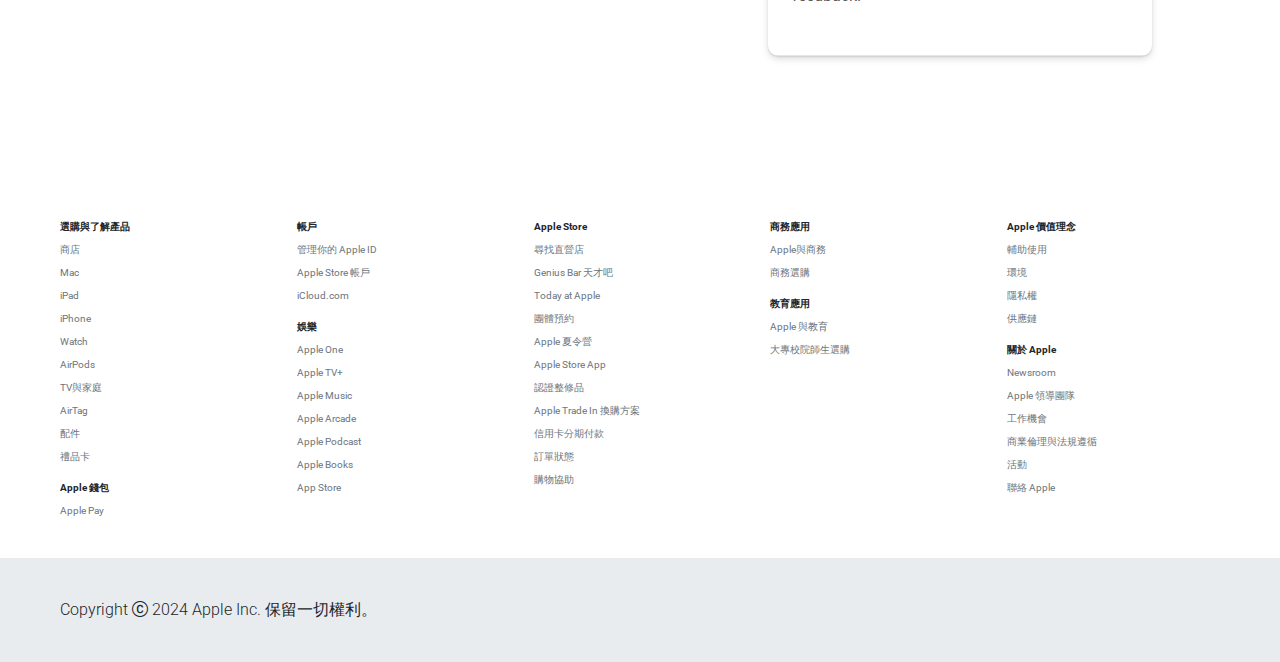
==== commit a6abbde8: "update" ====
--- a/index.html
+++ b/index.html
@@ -19,7 +19,7 @@
 
 <body>
   <nav class="navbar navbar-expand-lg bg-white">
-    <div class="container px-1 py-0">
+    <div class="container px-3 py-0">
       <a class="navbar-brand" href="./index.html">
         <i class="bi bi-apple fs-5"></i>
       </a>
@@ -60,15 +60,15 @@
           </li>
           <div class="d-flex">
             <li class="nav-item me-3">
-              <a class="nav-link" href="./確認購物車.html"><img class="pic" src="./shoppingCart/image/svgexport-2.svg"
-                  alt=""></a>
+              <a class="nav-link" href="./shoppingCart/確認購物車.html"><img class="pic"
+                  src="./shoppingCart/image/svgexport-2.svg" alt=""></a>
             </li>
             <li class="nav-item dropdown position-relative">
               <a class="nav-link dropdown-toggle" href="#" role="button" data-bs-toggle="dropdown">
                 <img class="pic" src="./shoppingCart/image/svgexport-3.svg" alt="">
               </a>
               <ul class="dropdown-menu position-absolute" id="my-menu">
-                <li><a class="dropdown-item" href="./登入頁面.html">Login</a></li>
+                <li><a class="dropdown-item" href="./shoppingCart/登入頁面.html">Login</a></li>
               </ul>
             </li>
           </div>
@@ -561,7 +561,7 @@
           </div>
           <div class="col">
             <div class="card h-100">
-              <img src="./image/product-list/homepod-mini.jpeg" class="card-img-top" alt="...">
+              <img src="./shoppingCart/image/product-list/homepod-mini.jpeg" class="card-img-top" alt="...">
               <div class="card-body">
                 <p class="card-text"><small class=" text-body-secondary">TV&Home</small></p>
                 <h5 class="card-title">HomePod mini -Yellow</h5>
